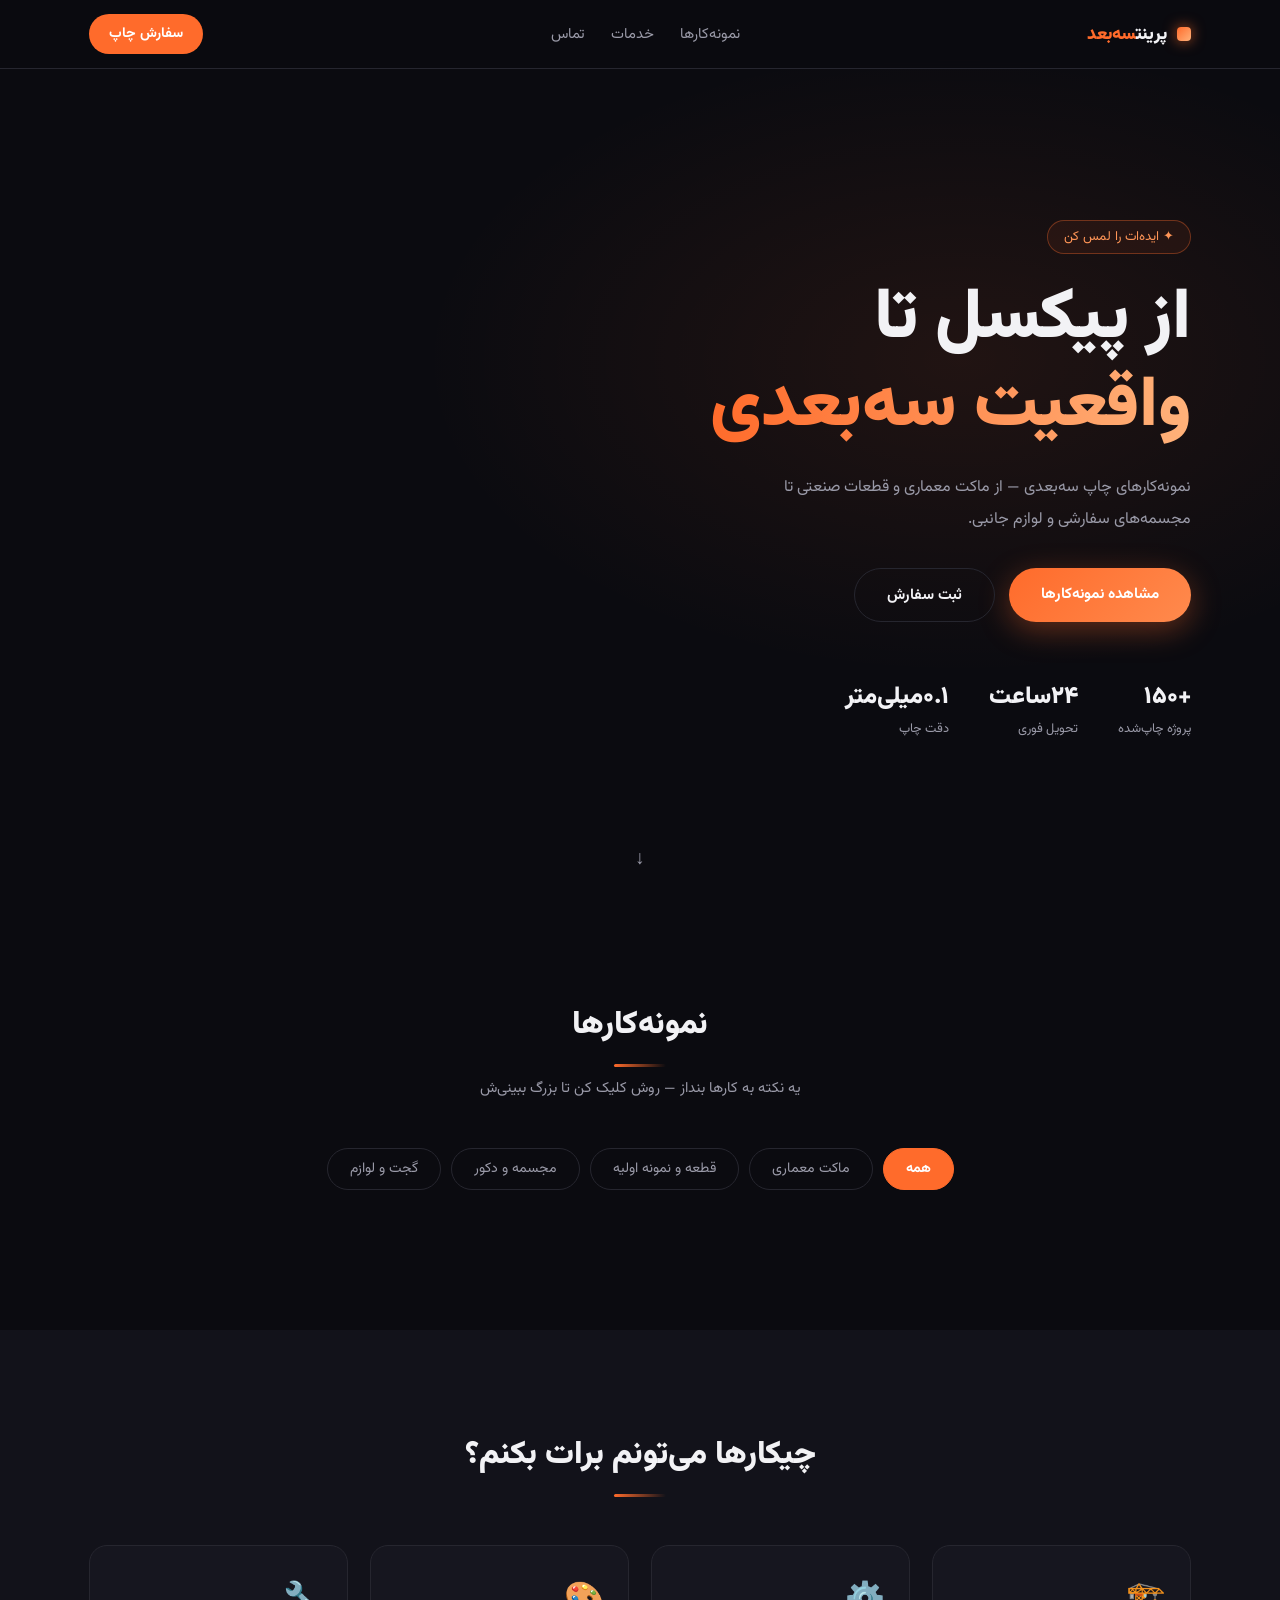
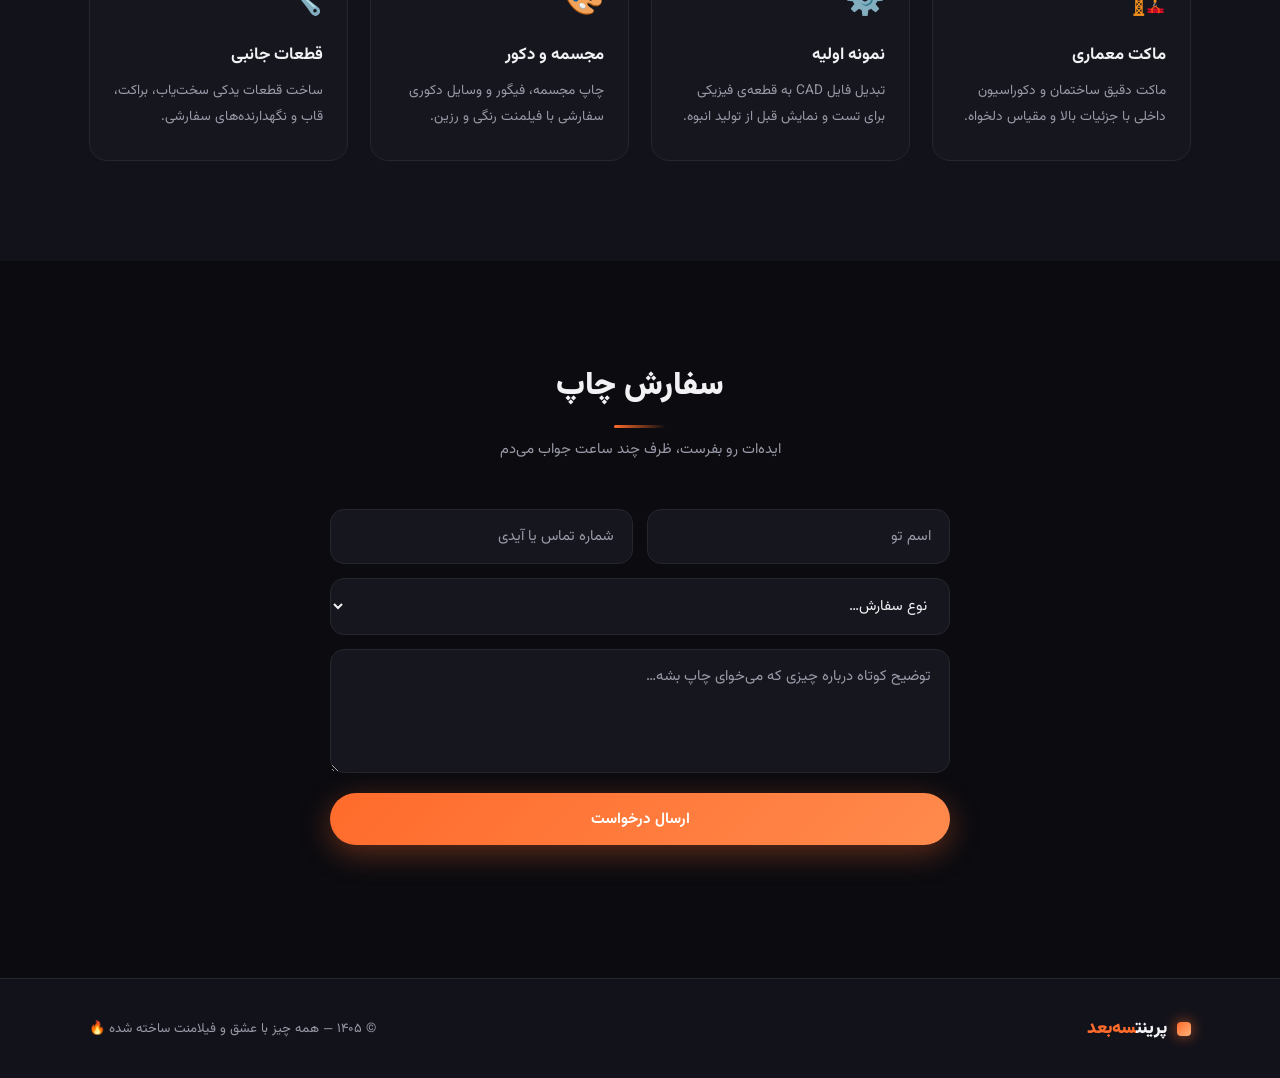
==== index.html @ 88a5e894 "Add files via upload" ====
<!DOCTYPE html>
<html lang="fa" dir="rtl">
<head>
<meta charset="UTF-8">
<meta name="viewport" content="width=device-width, initial-scale=1.0, viewport-fit=cover">
<title>چاپ سه‌بعدی | نمونه‌کارها</title>

<!-- حالت اپ روی آیفون -->
<meta name="apple-mobile-web-app-capable" content="yes">
<meta name="apple-mobile-web-app-status-bar-style" content="black-translucent">
<meta name="apple-mobile-web-app-title" content="پرینت سه‌بعد">
<meta name="theme-color" content="#0b0b10">

<link rel="preconnect" href="https://fonts.googleapis.com">
<link rel="preconnect" href="https://fonts.gstatic.com" crossorigin>
<link href="https://fonts.googleapis.com/css2?family=Vazirmatn:wght@300;400;500;700;900&display=swap" rel="stylesheet">
<link rel="stylesheet" href="style.css">
<script type="importmap">
{
  "imports": {
    "three": "https://cdn.jsdelivr.net/npm/three@0.160.0/build/three.module.js"
  }
}
</script>
</head>
<body>

<!-- نوار بالای سایت -->
<header class="nav">
  <div class="nav-inner">
    <div class="logo">
      <span class="logo-mark"></span>
      <span class="logo-text">پرینت<b>سه‌بعد</b></span>
    </div>
    <nav class="nav-links">
      <a href="#gallery">نمونه‌کارها</a>
      <a href="#services">خدمات</a>
      <a href="#contact">تماس</a>
    </nav>
    <a href="#contact" class="nav-cta">سفارش چاپ</a>
  </div>
</header>

<!-- هدر اصلی -->
<section class="hero">
  <div id="scene3d"></div>
  <div class="hero-content">
    <div class="hero-badge">✦ ایده‌ات را لمس کن</div>
    <h1>از پیکسل تا<br><span class="grad">واقعیت سه‌بعدی</span></h1>
    <p>نمونه‌کارهای چاپ سه‌بعدی — از ماکت معماری و قطعات صنعتی تا مجسمه‌های سفارشی و لوازم جانبی.</p>
    <div class="hero-actions">
      <a href="#gallery" class="btn btn-primary">مشاهده نمونه‌کارها</a>
      <a href="#contact" class="btn btn-ghost">ثبت سفارش</a>
    </div>
    <div class="hero-stats">
      <div><b>+۱۵۰</b><span>پروژه چاپ‌شده</span></div>
      <div><b>۲۴ساعت</b><span>تحویل فوری</span></div>
      <div><b>۰.۱میلی‌متر</b><span>دقت چاپ</span></div>
    </div>
  </div>
  <div class="scroll-hint">↓</div>
</section>

<!-- گالری نمونه‌کارها -->
<section id="gallery" class="section">
  <div class="container">
    <div class="section-head">
      <h2>نمونه‌کارها</h2>
      <p>یه نکته به کارها بنداز — روش کلیک کن تا بزرگ ببینی‌ش</p>
    </div>
    <div class="filters" id="filters">
      <button class="filter active" data-f="all">همه</button>
      <button class="filter" data-f="arch">ماکت معماری</button>
      <button class="filter" data-f="proto">قطعه و نمونه اولیه</button>
      <button class="filter" data-f="art">مجسمه و دکور</button>
      <button class="filter" data-f="gadget">گجت و لوازم</button>
    </div>
    <div class="grid" id="grid"></div>
  </div>
</section>

<!-- خدمات -->
<section id="services" class="section section-alt">
  <div class="container">
    <div class="section-head">
      <h2>چیکارها می‌تونم برات بکنم؟</h2>
    </div>
    <div class="cards">
      <div class="card">
        <div class="card-icon">🏗️</div>
        <h3>ماکت معماری</h3>
        <p>ماکت دقیق ساختمان و دکوراسیون داخلی با جزئیات بالا و مقیاس دلخواه.</p>
      </div>
      <div class="card">
        <div class="card-icon">⚙️</div>
        <h3>نمونه اولیه</h3>
        <p>تبدیل فایل CAD به قطعه‌ی فیزیکی برای تست و نمایش قبل از تولید انبوه.</p>
      </div>
      <div class="card">
        <div class="card-icon">🎨</div>
        <h3>مجسمه و دکور</h3>
        <p>چاپ مجسمه، فیگور و وسایل دکوری سفارشی با فیلمنت رنگی و رزین.</p>
      </div>
      <div class="card">
        <div class="card-icon">🔧</div>
        <h3>قطعات جانبی</h3>
        <p>ساخت قطعات یدکی سخت‌یاب، براکت، قاب و نگهدارنده‌های سفارشی.</p>
      </div>
    </div>
  </div>
</section>

<!-- تماس -->
<section id="contact" class="section">
  <div class="container">
    <div class="section-head">
      <h2>سفارش چاپ</h2>
      <p>ایده‌ات رو بفرست، ظرف چند ساعت جواب می‌دم</p>
    </div>
    <form class="contact-form" id="contactForm">
      <div class="form-row">
        <input type="text" id="name" placeholder="اسم تو" required>
        <input type="text" id="phone" placeholder="شماره تماس یا آیدی" required>
      </div>
      <select id="type">
        <option value="">نوع سفارش…</option>
        <option>ماکت معماری</option>
        <option>قطعه و نمونه اولیه</option>
        <option>مجسمه و دکور</option>
        <option>قطعه جانبی</option>
        <option>چیز دیگه</option>
      </select>
      <textarea id="desc" rows="4" placeholder="توضیح کوتاه درباره چیزی که می‌خوای چاپ بشه…"></textarea>
      <button type="submit" class="btn btn-primary btn-wide">ارسال درخواست</button>
      <p class="form-msg" id="formMsg"></p>
    </form>
  </div>
</section>

<footer class="footer">
  <div class="container footer-inner">
    <div class="logo">
      <span class="logo-mark"></span>
      <span class="logo-text">پرینت<b>سه‌بعد</b></span>
    </div>
    <p>© ۱۴۰۵ — همه چیز با عشق و فیلامنت ساخته شده 🔥</p>
  </div>
</footer>

<!-- مودال بزرگ‌نمایی -->
<div class="modal" id="modal">
  <div class="modal-box">
    <button class="modal-close" id="modalClose">✕</button>
    <img id="modalImg" src="" alt="">
    <div class="modal-info">
      <h3 id="modalTitle"></h3>
      <p id="modalDesc"></p>
      <span class="modal-tag" id="modalTag"></span>
    </div>
  </div>
</div>

<script type="module" src="script.js"></script>
</body>
</html>
---- style.css ----
:root{
  --bg:#0b0b10;
  --bg2:#12121a;
  --card:#16161f;
  --line:#26262f;
  --txt:#f2f2f5;
  --muted:#9a9aa8;
  --orange:#ff6b2b;
  --orange2:#ff9557;
  --radius:18px;
}
*{margin:0;padding:0;box-sizing:border-box}
html{scroll-behavior:smooth}
body{
  font-family:'Vazirmatn',sans-serif;
  background:var(--bg);
  color:var(--txt);
  overflow-x:hidden;
}
.container{max-width:1150px;margin:0 auto;padding:0 24px}

/* ===== نوار بالا ===== */
.nav{
  position:fixed;top:0;right:0;left:0;z-index:100;
  backdrop-filter:blur(14px);
  background:rgba(11,11,16,.65);
  border-bottom:1px solid var(--line);
}
.nav-inner{
  max-width:1150px;margin:0 auto;padding:14px 24px;
  display:flex;align-items:center;justify-content:space-between;gap:20px;
}
.logo{display:flex;align-items:center;gap:10px;font-weight:900;font-size:1.1rem}
.logo b{color:var(--orange);font-weight:900}
.logo-mark{
  width:14px;height:14px;border-radius:4px;
  background:linear-gradient(135deg,var(--orange),#ffb27a);
  box-shadow:0 0 14px rgba(255,107,43,.7);
  animation:pulse 2.4s infinite;
}
@keyframes pulse{50%{box-shadow:0 0 26px rgba(255,107,43,1)}}
.nav-links{display:flex;gap:26px}
.nav-links a{color:var(--muted);text-decoration:none;font-size:.92rem;transition:.25s}
.nav-links a:hover{color:var(--txt)}
.nav-cta{
  background:var(--orange);color:#fff;text-decoration:none;
  padding:9px 20px;border-radius:99px;font-size:.88rem;font-weight:700;
  transition:.25s;
}
.nav-cta:hover{background:var(--orange2);transform:translateY(-1px)}
@media(max-width:640px){.nav-links{display:none}}

/* ===== هدر ===== */
.hero{
  min-height:100vh;position:relative;
  display:flex;align-items:center;
  padding:120px 0 60px;
  background:radial-gradient(ellipse 60% 50% at 75% 40%, rgba(255,107,43,.09), transparent 70%);
}
#scene3d{
  position:absolute;inset:0;
  width:100%;height:100%;
  cursor:grab;
}
.hero-content{position:relative;z-index:2;max-width:1150px;margin:0 auto;padding:0 24px;width:100%}
.hero-badge{
  display:inline-block;font-size:.82rem;color:var(--orange2);
  border:1px solid rgba(255,107,43,.35);border-radius:99px;
  padding:6px 16px;margin-bottom:22px;
  background:rgba(255,107,43,.07);
}
.hero h1{
  font-size:clamp(2.4rem,6vw,4.4rem);
  font-weight:900;line-height:1.25;margin-bottom:20px;
}
.grad{
  background:linear-gradient(90deg,var(--orange),#ffb27a);
  -webkit-background-clip:text;background-clip:text;color:transparent;
}
.hero p{color:var(--muted);max-width:480px;line-height:2;margin-bottom:32px}
.hero-actions{display:flex;gap:14px;flex-wrap:wrap;margin-bottom:56px}
.btn{
  padding:14px 32px;border-radius:99px;font-family:inherit;
  font-size:.95rem;font-weight:700;text-decoration:none;cursor:pointer;
  transition:.25s;border:none;
}
.btn-primary{
  background:linear-gradient(135deg,var(--orange),#ff8a4d);color:#fff;
  box-shadow:0 8px 30px rgba(255,107,43,.35);
}
.btn-primary:hover{transform:translateY(-2px);box-shadow:0 12px 40px rgba(255,107,43,.5)}
.btn-ghost{
  background:transparent;color:var(--txt);
  border:1px solid var(--line);
}
.btn-ghost:hover{border-color:var(--orange);color:var(--orange2)}
.hero-stats{display:flex;gap:40px;flex-wrap:wrap}
.hero-stats b{display:block;font-size:1.5rem;font-weight:900;color:var(--txt)}
.hero-stats span{font-size:.8rem;color:var(--muted)}
.scroll-hint{
  position:absolute;bottom:26px;right:50%;transform:translateX(50%);
  color:var(--muted);animation:bob 1.8s infinite;font-size:1.2rem;
}
@keyframes bob{50%{transform:translate(50%,8px)}}

/* ===== بخش‌ها ===== */
.section{padding:100px 0}
.section-alt{background:var(--bg2)}
.section-head{text-align:center;margin-bottom:48px}
.section-head h2{font-size:2rem;font-weight:900;margin-bottom:10px}
.section-head h2::after{
  content:'';display:block;width:52px;height:3px;border-radius:3px;
  background:linear-gradient(90deg,var(--orange),transparent);
  margin:14px auto 0;
}
.section-head p{color:var(--muted);font-size:.92rem}

/* ===== فیلترها ===== */
.filters{display:flex;gap:10px;justify-content:center;flex-wrap:wrap;margin-bottom:40px}
.filter{
  font-family:inherit;padding:9px 22px;border-radius:99px;
  background:transparent;border:1px solid var(--line);
  color:var(--muted);font-size:.88rem;cursor:pointer;transition:.25s;
}
.filter:hover{border-color:var(--orange);color:var(--txt)}
.filter.active{
  background:var(--orange);border-color:var(--orange);color:#fff;font-weight:700;
}

/* ===== گالری ===== */
.grid{
  display:grid;grid-template-columns:repeat(auto-fill,minmax(300px,1fr));gap:24px;
}
.tile{
  background:var(--card);border:1px solid var(--line);border-radius:var(--radius);
  overflow:hidden;cursor:pointer;transition:.3s;
  animation:rise .5s ease both;
}
@keyframes rise{from{opacity:0;transform:translateY(18px)}}
.tile:hover{transform:translateY(-6px);border-color:rgba(255,107,43,.5);box-shadow:0 16px 40px rgba(0,0,0,.45)}
.tile-img{position:relative;aspect-ratio:4/3;overflow:hidden}
.tile-img img{width:100%;height:100%;object-fit:cover;transition:.5s}
.tile:hover .tile-img img{transform:scale(1.07)}
.tile-tag{
  position:absolute;top:14px;right:14px;
  background:rgba(11,11,16,.8);backdrop-filter:blur(6px);
  color:var(--orange2);font-size:.75rem;font-weight:700;
  padding:5px 14px;border-radius:99px;border:1px solid rgba(255,107,43,.3);
}
.tile-body{padding:20px}
.tile-body h3{font-size:1.05rem;margin-bottom:8px}
.tile-body p{font-size:.85rem;color:var(--muted);line-height:1.9}
.tile-meta{
  display:flex;gap:14px;margin-top:14px;font-size:.75rem;color:var(--muted);
}
.tile-meta span{display:flex;align-items:center;gap:5px}

/* ===== کارت خدمات ===== */
.cards{display:grid;grid-template-columns:repeat(auto-fill,minmax(240px,1fr));gap:22px}
.card{
  background:var(--card);border:1px solid var(--line);border-radius:var(--radius);
  padding:30px 24px;transition:.3s;
}
.card:hover{transform:translateY(-4px);border-color:rgba(255,107,43,.45)}
.card-icon{font-size:2rem;margin-bottom:16px}
.card h3{font-size:1.05rem;margin-bottom:10px}
.card p{font-size:.85rem;color:var(--muted);line-height:1.9}

/* ===== فرم ===== */
.contact-form{max-width:620px;margin:0 auto;display:flex;flex-direction:column;gap:14px}
.contact-form input,.contact-form textarea,.contact-form select{
  font-family:inherit;background:var(--card);border:1px solid var(--line);
  border-radius:14px;padding:15px 18px;color:var(--txt);font-size:.92rem;
  transition:.25s;resize:vertical;
}
.contact-form input:focus,.contact-form textarea:focus,.contact-form select:focus{
  outline:none;border-color:var(--orange);
}
.contact-form ::placeholder{color:var(--muted)}
.form-row{display:grid;grid-template-columns:1fr 1fr;gap:14px}
@media(max-width:560px){.form-row{grid-template-columns:1fr}}
.btn-wide{width:100%;margin-top:6px}
.form-msg{text-align:center;font-size:.88rem;color:var(--orange2);min-height:1.4em}

/* ===== فوتر ===== */
.footer{border-top:1px solid var(--line);padding:36px 0;background:var(--bg2)}
.footer-inner{display:flex;justify-content:space-between;align-items:center;flex-wrap:wrap;gap:14px}
.footer p{color:var(--muted);font-size:.82rem}

/* ===== مودال ===== */
.modal{
  position:fixed;inset:0;z-index:200;display:flex;align-items:center;justify-content:center;
  background:rgba(5,5,8,.85);backdrop-filter:blur(8px);
  opacity:0;pointer-events:none;transition:.3s;padding:24px;
}
.modal.open{opacity:1;pointer-events:auto}
.modal-box{
  background:var(--card);border:1px solid var(--line);border-radius:22px;
  max-width:640px;width:100%;overflow:hidden;position:relative;
  transform:scale(.94);transition:.3s;max-height:92vh;overflow-y:auto;
}
.modal.open .modal-box{transform:scale(1)}
.modal-close{
  position:absolute;top:14px;left:14px;z-index:5;
  width:38px;height:38px;border-radius:50%;border:1px solid var(--line);
  background:rgba(11,11,16,.7);color:#fff;font-size:1rem;cursor:pointer;transition:.25s;
}
.modal-close:hover{background:var(--orange);border-color:var(--orange)}
.modal-box img{width:100%;aspect-ratio:4/3;object-fit:cover;display:block}
.modal-info{padding:26px}
.modal-info h3{font-size:1.25rem;margin-bottom:10px}
.modal-info p{color:var(--muted);font-size:.9rem;line-height:2;margin-bottom:16px}
.modal-tag{
  display:inline-block;color:var(--orange2);font-size:.78rem;font-weight:700;
  border:1px solid rgba(255,107,43,.35);border-radius:99px;padding:5px 16px;
}
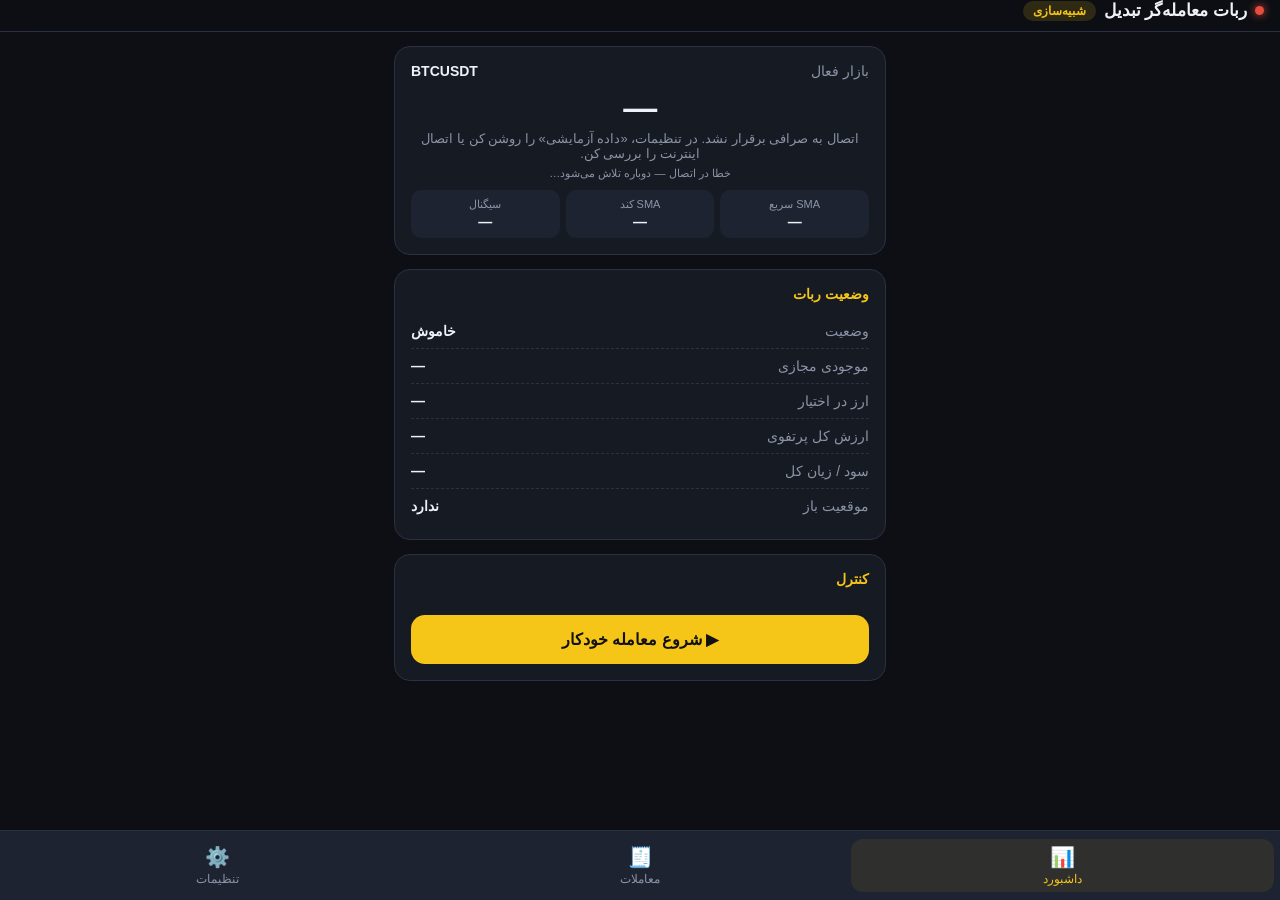
==== commit 832f0a92: "Add files via upload" ====
--- a/index.html
+++ b/index.html
@@ -2,164 +2,426 @@
 <html lang="fa" dir="rtl">
 <head>
 <meta charset="UTF-8">
-<meta name="viewport" content="width=device-width, initial-scale=1.0, viewport-fit=cover">
-<title>چاپ سه‌بعدی | نمونه‌کارها</title>
-
-<!-- حالت اپ روی آیفون -->
+<meta name="viewport" content="width=device-width, initial-scale=1, maximum-scale=1, user-scalable=no, viewport-fit=cover">
 <meta name="apple-mobile-web-app-capable" content="yes">
 <meta name="apple-mobile-web-app-status-bar-style" content="black-translucent">
-<meta name="apple-mobile-web-app-title" content="پرینت سه‌بعد">
-<meta name="theme-color" content="#0b0b10">
-
-<link rel="preconnect" href="https://fonts.googleapis.com">
-<link rel="preconnect" href="https://fonts.gstatic.com" crossorigin>
-<link href="https://fonts.googleapis.com/css2?family=Vazirmatn:wght@300;400;500;700;900&display=swap" rel="stylesheet">
-<link rel="stylesheet" href="style.css">
-<script type="importmap">
-{
-  "imports": {
-    "three": "https://cdn.jsdelivr.net/npm/three@0.160.0/build/three.module.js"
+<meta name="apple-mobile-web-app-title" content="ربات تبدیل">
+<title>ربات معامله‌گر تبدیل</title>
+<style>
+  :root{
+    --bg:#0d0f14; --card:#161a22; --card2:#1d2330; --line:#2a3142;
+    --txt:#eef1f7; --sub:#8b93a7; --accent:#f5c518; --green:#2ecc71; --red:#e74c3c;
   }
-}
-</script>
+  *{margin:0;padding:0;box-sizing:border-box;font-family:-apple-system,"Vazirmatn","Segoe UI",Tahoma,sans-serif}
+  body{background:var(--bg);color:var(--txt);padding-bottom:90px;-webkit-tap-highlight-color:transparent}
+  header{position:sticky;top:0;background:rgba(13,15,20,.92);backdrop-filter:blur(10px);
+    padding:env(safe-area-inset-top) 16px 10px;border-bottom:1px solid var(--line);z-index:10}
+  header h1{font-size:17px;display:flex;align-items:center;gap:8px}
+  .dot{width:9px;height:9px;border-radius:50%;background:var(--green);box-shadow:0 0 8px var(--green)}
+  .dot.off{background:var(--red);box-shadow:0 0 8px var(--red)}
+  main{padding:14px;max-width:520px;margin:0 auto}
+  .card{background:var(--card);border:1px solid var(--line);border-radius:16px;padding:16px;margin-bottom:14px}
+  .card h2{font-size:14px;color:var(--accent);margin-bottom:12px}
+  .row{display:flex;justify-content:space-between;align-items:center;padding:9px 0;border-bottom:1px dashed var(--line);font-size:14px}
+  .row:last-child{border-bottom:none}
+  .row .lbl{color:var(--sub)}
+  .row .val{font-weight:700;font-variant-numeric:tabular-nums}
+  .price{font-size:34px;font-weight:800;text-align:center;font-variant-numeric:tabular-nums;letter-spacing:-.5px}
+  .chg{text-align:center;font-size:13px;color:var(--sub);margin-top:4px}
+  .up{color:var(--green)} .down{color:var(--red)}
+  nav{position:fixed;bottom:0;left:0;right:0;background:var(--card2);border-top:1px solid var(--line);
+    display:flex;padding:8px 6px calc(8px + env(safe-area-inset-bottom));z-index:10}
+  nav button{flex:1;background:none;border:none;color:var(--sub);font-size:11.5px;display:flex;
+    flex-direction:column;align-items:center;gap:3px;padding:6px;border-radius:12px}
+  nav button .ic{font-size:20px}
+  nav button.active{color:var(--accent);background:rgba(245,197,24,.08)}
+  label{display:block;font-size:13px;color:var(--sub);margin:12px 0 6px}
+  input,select{width:100%;background:var(--card2);border:1px solid var(--line);color:var(--txt);
+    border-radius:12px;padding:12px 14px;font-size:15px;outline:none}
+  input:focus{border-color:var(--accent)}
+  .grid2{display:grid;grid-template-columns:1fr 1fr;gap:10px}
+  .btn{width:100%;border:none;border-radius:14px;padding:15px;font-size:16px;font-weight:800;cursor:pointer;margin-top:16px}
+  .btn-main{background:var(--accent);color:#111}
+  .btn-stop{background:var(--red);color:#fff}
+  .btn-ghost{background:var(--card2);color:var(--txt);border:1px solid var(--line)}
+  .switch{position:relative;width:52px;height:30px;flex-shrink:0}
+  .switch input{opacity:0;width:0;height:0}
+  .slider{position:absolute;inset:0;background:var(--line);border-radius:30px;transition:.25s;cursor:pointer}
+  .slider:before{content:"";position:absolute;width:24px;height:24px;border-radius:50%;background:#fff;top:3px;right:3px;transition:.25s}
+  .switch input:checked + .slider{background:var(--green)}
+  .switch input:checked + .slider:before{transform:translateX(-22px)}
+  .badge{display:inline-block;padding:3px 10px;border-radius:20px;font-size:11.5px;font-weight:700}
+  .b-green{background:rgba(46,204,113,.15);color:var(--green)}
+  .b-red{background:rgba(231,76,60,.15);color:var(--red)}
+  .b-yellow{background:rgba(245,197,24,.15);color:var(--accent)}
+  .log-item{padding:10px 0;border-bottom:1px dashed var(--line);font-size:13px}
+  .log-item:last-child{border:none}
+  .log-item .t{color:var(--sub);font-size:11px;margin-top:3px}
+  .empty{text-align:center;color:var(--sub);padding:26px 0;font-size:13.5px}
+  .page{display:none}.page.active{display:block}
+  .warn{background:rgba(231,76,60,.1);border:1px solid rgba(231,76,60,.35);border-radius:12px;
+    padding:12px;font-size:12.5px;color:#f5b7ae;line-height:1.9;margin-top:12px}
+  .note{background:rgba(245,197,24,.08);border:1px solid rgba(245,197,24,.3);border-radius:12px;
+    padding:12px;font-size:12.5px;color:#e8d48a;line-height:1.9}
+  .sma-line{display:flex;gap:6px;margin-top:10px}
+  .sma-line div{flex:1;background:var(--card2);border-radius:10px;padding:8px;text-align:center;font-size:11px;color:var(--sub)}
+  .sma-line b{display:block;font-size:14px;color:var(--txt);margin-top:3px}
+  .pnl-pos{color:var(--green);font-weight:700}.pnl-neg{color:var(--red);font-weight:700}
+  .src{font-size:11px;color:var(--sub);text-align:center;margin-top:6px}
+</style>
 </head>
 <body>
 
-<!-- نوار بالای سایت -->
-<header class="nav">
-  <div class="nav-inner">
-    <div class="logo">
-      <span class="logo-mark"></span>
-      <span class="logo-text">پرینت<b>سه‌بعد</b></span>
-    </div>
-    <nav class="nav-links">
-      <a href="#gallery">نمونه‌کارها</a>
-      <a href="#services">خدمات</a>
-      <a href="#contact">تماس</a>
-    </nav>
-    <a href="#contact" class="nav-cta">سفارش چاپ</a>
-  </div>
-</header>
-
-<!-- هدر اصلی -->
-<section class="hero">
-  <div id="scene3d"></div>
-  <div class="hero-content">
-    <div class="hero-badge">✦ ایده‌ات را لمس کن</div>
-    <h1>از پیکسل تا<br><span class="grad">واقعیت سه‌بعدی</span></h1>
-    <p>نمونه‌کارهای چاپ سه‌بعدی — از ماکت معماری و قطعات صنعتی تا مجسمه‌های سفارشی و لوازم جانبی.</p>
-    <div class="hero-actions">
-      <a href="#gallery" class="btn btn-primary">مشاهده نمونه‌کارها</a>
-      <a href="#contact" class="btn btn-ghost">ثبت سفارش</a>
-    </div>
-    <div class="hero-stats">
-      <div><b>+۱۵۰</b><span>پروژه چاپ‌شده</span></div>
-      <div><b>۲۴ساعت</b><span>تحویل فوری</span></div>
-      <div><b>۰.۱میلی‌متر</b><span>دقت چاپ</span></div>
-    </div>
-  </div>
-  <div class="scroll-hint">↓</div>
-</section>
-
-<!-- گالری نمونه‌کارها -->
-<section id="gallery" class="section">
-  <div class="container">
-    <div class="section-head">
-      <h2>نمونه‌کارها</h2>
-      <p>یه نکته به کارها بنداز — روش کلیک کن تا بزرگ ببینی‌ش</p>
-    </div>
-    <div class="filters" id="filters">
-      <button class="filter active" data-f="all">همه</button>
-      <button class="filter" data-f="arch">ماکت معماری</button>
-      <button class="filter" data-f="proto">قطعه و نمونه اولیه</button>
-      <button class="filter" data-f="art">مجسمه و دکور</button>
-      <button class="filter" data-f="gadget">گجت و لوازم</button>
-    </div>
-    <div class="grid" id="grid"></div>
-  </div>
-</section>
-
-<!-- خدمات -->
-<section id="services" class="section section-alt">
-  <div class="container">
-    <div class="section-head">
-      <h2>چیکارها می‌تونم برات بکنم؟</h2>
-    </div>
-    <div class="cards">
-      <div class="card">
-        <div class="card-icon">🏗️</div>
-        <h3>ماکت معماری</h3>
-        <p>ماکت دقیق ساختمان و دکوراسیون داخلی با جزئیات بالا و مقیاس دلخواه.</p>
-      </div>
-      <div class="card">
-        <div class="card-icon">⚙️</div>
-        <h3>نمونه اولیه</h3>
-        <p>تبدیل فایل CAD به قطعه‌ی فیزیکی برای تست و نمایش قبل از تولید انبوه.</p>
-      </div>
-      <div class="card">
-        <div class="card-icon">🎨</div>
-        <h3>مجسمه و دکور</h3>
-        <p>چاپ مجسمه، فیگور و وسایل دکوری سفارشی با فیلمنت رنگی و رزین.</p>
-      </div>
-      <div class="card">
-        <div class="card-icon">🔧</div>
-        <h3>قطعات جانبی</h3>
-        <p>ساخت قطعات یدکی سخت‌یاب، براکت، قاب و نگهدارنده‌های سفارشی.</p>
-      </div>
-    </div>
-  </div>
-</section>
-
-<!-- تماس -->
-<section id="contact" class="section">
-  <div class="container">
-    <div class="section-head">
-      <h2>سفارش چاپ</h2>
-      <p>ایده‌ات رو بفرست، ظرف چند ساعت جواب می‌دم</p>
-    </div>
-    <form class="contact-form" id="contactForm">
-      <div class="form-row">
-        <input type="text" id="name" placeholder="اسم تو" required>
-        <input type="text" id="phone" placeholder="شماره تماس یا آیدی" required>
-      </div>
-      <select id="type">
-        <option value="">نوع سفارش…</option>
-        <option>ماکت معماری</option>
-        <option>قطعه و نمونه اولیه</option>
-        <option>مجسمه و دکور</option>
-        <option>قطعه جانبی</option>
-        <option>چیز دیگه</option>
+<header><h1><span class="dot" id="dot"></span> ربات معامله‌گر تبدیل <span id="modeBadge" class="badge b-yellow">شبیه‌سازی</span></h1></header>
+
+<main>
+
+  <!-- ===== صفحه داشبورد ===== -->
+  <section class="page active" id="pg-dash">
+    <div class="card">
+      <div class="row" style="border:none;padding-top:0"><span class="lbl">بازار فعال</span><span class="val" id="dSymbol">BTCUSDT</span></div>
+      <div class="price" id="dPrice">—</div>
+      <div class="chg" id="dChg">در حال دریافت قیمت…</div>
+      <div class="src" id="dSrc"></div>
+      <div class="sma-line">
+        <div>SMA سریع<b id="dFast">—</b></div>
+        <div>SMA کند<b id="dSlow">—</b></div>
+        <div>سیگنال<b id="dSig">—</b></div>
+      </div>
+    </div>
+
+    <div class="card">
+      <h2>وضعیت ربات</h2>
+      <div class="row"><span class="lbl">وضعیت</span><span class="val" id="dStatus">خاموش</span></div>
+      <div class="row"><span class="lbl">موجودی مجازی</span><span class="val" id="dCash">—</span></div>
+      <div class="row"><span class="lbl">ارز در اختیار</span><span class="val" id="dCoin">—</span></div>
+      <div class="row"><span class="lbl">ارزش کل پرتفوی</span><span class="val" id="dTotal">—</span></div>
+      <div class="row"><span class="lbl">سود / زیان کل</span><span class="val" id="dPnl">—</span></div>
+      <div class="row"><span class="lbl">موقعیت باز</span><span class="val" id="dPos">ندارد</span></div>
+    </div>
+
+    <div class="card">
+      <h2>کنترل</h2>
+      <button class="btn btn-main" id="btnStart">▶ شروع معامله خودکار</button>
+      <button class="btn btn-stop" id="btnStop" style="display:none">■ توقف ربات</button>
+      <div class="note" id="liveNote" style="display:none">
+        حالت واقعی فعال است. حتی با سرویس واسط، ثبت سفارش واقعی از داخل مرورگر ممکن نمی‌شود؛
+        برای معامله واقعی با کلید API باید ربات روی سرور اجرا شود. تا آن زمان با پول مجازی تست کن.
+      </div>
+    </div>
+  </section>
+
+  <!-- ===== صفحه معاملات ===== -->
+  <section class="page" id="pg-log">
+    <div class="card">
+      <h2>تاریخچه معاملات</h2>
+      <div id="logList"><div class="empty">هنوز معامله‌ای ثبت نشده</div></div>
+    </div>
+    <button class="btn btn-ghost" id="btnReset">پاک کردن تاریخچه و ریست بودجه</button>
+  </section>
+
+  <!-- ===== صفحه تنظیمات ===== -->
+  <section class="page" id="pg-set">
+    <div class="card">
+      <h2>بازار و بودجه</h2>
+      <label>بازار معامله</label>
+      <select id="sSymbol">
+        <option value="BTCUSDT">بیت‌کوین تتر (BTCUSDT)</option>
+        <option value="ETHUSDT">اتریوم تتر (ETHUSDT)</option>
+        <option value="BTCIRT">بیت‌کوین تومان (BTCIRT)</option>
+        <option value="ETHIRT">اتریوم تومان (ETHIRT)</option>
       </select>
-      <textarea id="desc" rows="4" placeholder="توضیح کوتاه درباره چیزی که می‌خوای چاپ بشه…"></textarea>
-      <button type="submit" class="btn btn-primary btn-wide">ارسال درخواست</button>
-      <p class="form-msg" id="formMsg"></p>
-    </form>
-  </div>
-</section>
-
-<footer class="footer">
-  <div class="container footer-inner">
-    <div class="logo">
-      <span class="logo-mark"></span>
-      <span class="logo-text">پرینت<b>سه‌بعد</b></span>
-    </div>
-    <p>© ۱۴۰۵ — همه چیز با عشق و فیلامنت ساخته شده 🔥</p>
-  </div>
-</footer>
-
-<!-- مودال بزرگ‌نمایی -->
-<div class="modal" id="modal">
-  <div class="modal-box">
-    <button class="modal-close" id="modalClose">✕</button>
-    <img id="modalImg" src="" alt="">
-    <div class="modal-info">
-      <h3 id="modalTitle"></h3>
-      <p id="modalDesc"></p>
-      <span class="modal-tag" id="modalTag"></span>
-    </div>
-  </div>
-</div>
-
-<script type="module" src="script.js"></script>
+      <div class="grid2">
+        <div><label>بودجه اولیه</label><input id="sBudget" type="number" step="any"></div>
+        <div><label>حجم هر خرید (٪ بودجه)</label><input id="sFrac" type="number" step="any"></div>
+      </div>
+    </div>
+
+    <div class="card">
+      <h2>استراتژی نوسان‌گیری</h2>
+      <div class="grid2">
+        <div><label>تایم‌فریم کندل</label>
+          <select id="sInterval">
+            <option value="1m">۱ دقیقه</option><option value="5m" selected>۵ دقیقه</option>
+            <option value="15m">۱۵ دقیقه</option><option value="1h">۱ ساعت</option>
+          </select></div>
+        <div><label>فاصله بررسی (ثانیه)</label><input id="sCheck" type="number"></div>
+      </div>
+      <div class="grid2">
+        <div><label>میانگین سریع (کندل)</label><input id="sFast" type="number"></div>
+        <div><label>میانگین کند (کندل)</label><input id="sSlow" type="number"></div>
+      </div>
+      <div class="grid2">
+        <div><label>حد سود (٪)</label><input id="sTp" type="number" step="any"></div>
+        <div><label>حد ضرر (٪)</label><input id="sSl" type="number" step="any"></div>
+      </div>
+    </div>
+
+    <div class="card">
+      <h2>منبع داده</h2>
+      <div class="row">
+        <span class="lbl">داده آزمایشی (بدون نیاز به اینترنت)</span>
+        <span class="switch"><input type="checkbox" id="sDemo"><span class="slider"></span></span>
+      </div>
+      <div class="note">
+        اگر پیام «خطا در اتصال» دیدی، این گزینه را روشن کن تا ربات با قیمت‌های شبیه‌سازی‌شده
+        کامل اجرا شود و بتوانی استراتژی و تنظیمات را تست کنی.
+      </div>
+    </div>
+
+    <div class="card">
+      <h2>حالت اجرا</h2>
+      <div class="row">
+        <span class="lbl">معامله واقعی (نیازمند کلید API روی سرور)</span>
+        <span class="switch"><input type="checkbox" id="sLive"><span class="slider"></span></span>
+      </div>
+      <div class="warn">
+        ⚠️ ثبت سفارش واقعی از مرورگر آیفون به‌دلیل محدودیت‌های امنیتی (CORS و عدم امنیت کلید در مرورگر)
+        امکان‌پذیر نیست. برای معامله واقعی، همین منطق را با کلید API (دسترسی TRADE، بدون برداشت)
+        روی یک سرور کوچک اجرا کن.
+      </div>
+      <button class="btn btn-main" id="btnSave">ذخیره تنظیمات</button>
+    </div>
+  </section>
+
+</main>
+
+<nav>
+  <button class="active" data-p="pg-dash"><span class="ic">📊</span>داشبورد</button>
+  <button data-p="pg-log"><span class="ic">🧾</span>معاملات</button>
+  <button data-p="pg-set"><span class="ic">⚙️</span>تنظیمات</button>
+</nav>
+
+<script>
+/* ================= وضعیت و تنظیمات ================= */
+const DEF = {symbol:"BTCUSDT", budget:100, frac:50, interval:"5m", check:60,
+             fast:5, slow:20, tp:1.5, sl:1.0, live:false, demo:false};
+let S = load("tabbot_set", DEF);
+let st = load("tabbot_state", {running:false, cash:0, coin:0, pos:null, pnl:0, log:[]});
+let timer = null, lastPrice = 0, prevPrice = 0, demoBase = 0;
+
+function load(k,d){try{const v=JSON.parse(localStorage.getItem(k));return v?Object.assign({},d,v):d}catch(e){return d}}
+function save(){localStorage.setItem("tabbot_set",JSON.stringify(S));localStorage.setItem("tabbot_state",JSON.stringify(st))}
+function fa(n,d=2){return Number(n).toLocaleString("fa-IR",{maximumFractionDigits:d})}
+
+/* ================= دریافت داده (با پشتیبانی Proxy و حالت آزمایشی) ================= */
+const BASE = "https://api1.tabdeal.org";
+const PROXIES = [
+  u => u,
+  u => "https://api.allorigins.win/raw?url=" + encodeURIComponent(u),
+  u => "https://corsproxy.io/?url=" + encodeURIComponent(u),
+];
+async function fetchAny(url){
+  for(const p of PROXIES){
+    try{
+      const ctrl = new AbortController();
+      const t = setTimeout(()=>ctrl.abort(), 9000);
+      const r = await fetch(p(url), {signal:ctrl.signal});
+      clearTimeout(t);
+      if(r.ok) return await r.json();
+    }catch(e){}
+  }
+  throw new Error("network");
+}
+
+function demoWalk(){
+  if(!demoBase) demoBase = S.symbol.includes("IRT") ? 6500000000 : 65000;
+  const drift = (Math.random()-0.48) * demoBase * 0.004;
+  demoBase = Math.max(demoBase*0.5, demoBase + drift);
+  return demoBase;
+}
+function demoCloses(){
+  const arr=[]; let p=demoBase||demoWalk();
+  for(let i=0;i<60;i++){ p *= 1+(Math.random()-0.5)*0.006; arr.push(p); }
+  return arr;
+}
+
+async function getKlines(){
+  if(S.demo) return demoCloses();
+  return fetchAny(`${BASE}/api/v1/klines?symbol=${S.symbol}&interval=${S.interval}&limit=60`)
+    .then(j=>j.map(k=>parseFloat(k[4])));
+}
+async function getPrice(){
+  if(S.demo) return demoBase||demoWalk();
+  return parseFloat((await fetchAny(`${BASE}/api/v1/ticker/price?symbol=${S.symbol}`)).price);
+}
+
+/* ================= منطق استراتژی ================= */
+function sma(arr,p){const s=arr.slice(-p);return s.reduce((a,b)=>a+b,0)/s.length}
+
+async function tick(){
+  try{
+    const closes = await getKlines();
+    if(!S.demo) lastPrice = parseFloat((await fetchAny(`${BASE}/api/v1/ticker/price?symbol=${S.symbol}`)).price);
+    prevPrice = lastPrice || closes[closes.length-1];
+    if(S.demo) lastPrice = demoWalk();
+    const f = sma(closes,S.fast), sl_ = sma(closes,S.slow);
+    document.getElementById("dSrc").textContent = S.demo ? "داده آزمایشی (شبیه‌سازی قیمت)" : "متصل به صرافی ✓";
+    document.getElementById("dot").className = "dot";
+    render(f, sl_);
+
+    if(!st.running){return}
+
+    // مدیریت موقعیت باز
+    if(st.pos){
+      const p = st.pos;
+      if(lastPrice >= p.buy*(1+S.tp/100)){ closePos(lastPrice,"🎯 حد سود"); return }
+      if(lastPrice <= p.buy*(1-S.sl/100)){ closePos(lastPrice,"🛑 حد ضرر"); return }
+      if(f < sl_){ closePos(lastPrice,"🔻 سیگنال فروش (کراس نزولی)"); return }
+    }
+    // سیگنال خرید
+    else if(f > sl_){
+      const spend = st.cash * (S.frac/100);
+      if(spend > 0){
+        st.cash -= spend;
+        st.pos = {buy:lastPrice, qty:spend/lastPrice, t:Date.now()};
+        addLog("خرید", spend/lastPrice, spend, null);
+        save();
+      }
+    }
+  }catch(e){
+    document.getElementById("dSrc").textContent = "خطا در اتصال — دوباره تلاش می‌شود…";
+    document.getElementById("dot").className = "dot off";
+    document.getElementById("dChg").textContent =
+      "اتصال به صرافی برقرار نشد. در تنظیمات، «داده آزمایشی» را روشن کن یا اتصال اینترنت را بررسی کن.";
+  }
+}
+
+function closePos(price, reason){
+  const p = st.pos;
+  const proceeds = p.qty*price;
+  const diff = proceeds - p.qty*p.buy;
+  st.pnl += diff;
+  st.cash += proceeds;
+  addLog("فروش", p.qty, proceeds, diff, reason);
+  st.pos = null;
+  save();
+}
+
+function addLog(side, price, amount, diff, extra){
+  st.log.unshift({side, price, amount, diff,
+    t:new Date().toLocaleString("fa-IR"), extra:extra||""});
+  if(st.log.length>100) st.log.pop();
+}
+
+/* ================= رندر ================= */
+function render(f, sl_){
+  const dp=document.getElementById("dPrice");
+  dp.textContent = fa(lastPrice, lastPrice<10?6:2);
+  if(prevPrice && prevPrice!==lastPrice){
+    const ch=(lastPrice-prevPrice)/prevPrice*100;
+    const e=document.getElementById("dChg");
+    e.textContent=(ch>0?"▲ ":"▼ ")+fa(Math.abs(ch),3)+"٪ آخرین تغییر";
+    e.className="chg "+(ch>0?"up":"down");
+  }
+  document.getElementById("dFast").textContent = fa(f, lastPrice<10?6:0);
+  document.getElementById("dSlow").textContent = fa(sl_, lastPrice<10?6:0);
+  document.getElementById("dSig").innerHTML = f>sl_
+    ? '<span class="up">خرید</span>' : '<span class="down">فروش</span>';
+
+  document.getElementById("dSymbol").textContent = S.symbol;
+  const coinVal = st.coin + (st.pos? st.pos.qty*lastPrice : 0);
+  const total = st.cash + coinVal;
+  document.getElementById("dCash").textContent = fa(st.cash,2);
+  document.getElementById("dCoin").textContent = st.pos? fa(st.pos.qty,6) : "—";
+  document.getElementById("dTotal").textContent = fa(total,2);
+  const pe=document.getElementById("dPnl");
+  pe.textContent=(st.pnl>=0?"+":"")+fa(st.pnl,2);
+  pe.className="val "+(st.pnl>=0?"pnl-pos":"pnl-neg");
+  document.getElementById("dPos").innerHTML = st.pos
+    ? `خرید در ${fa(st.pos.buy,2)}` : "ندارد";
+  document.getElementById("dStatus").textContent = st.running?"در حال معامله خودکار":"خاموش";
+}
+
+function renderLog(){
+  const el=document.getElementById("logList");
+  if(!st.log.length){el.innerHTML='<div class="empty">هنوز معامله‌ای ثبت نشده</div>';return}
+  el.innerHTML = st.log.map(l=>`
+    <div class="log-item">
+      ${l.side==="خرید"?"🟢":"🔴"} <b>${l.side}</b> — مبلغ ${fa(l.amount,2)}
+      ${l.diff!=null?` | سود/زیان <span class="${l.diff>=0?"pnl-pos":"pnl-neg"}">${(l.diff>=0?"+":"")+fa(l.diff,2)}</span>`:""}
+      ${l.extra?`<br><span style="color:var(--accent)">${l.extra}</span>`:""}
+      <div class="t">${l.t} — قیمت ${fa(l.price,6)}</div>
+    </div>`).join("");
+}
+
+/* ================= UI ================= */
+document.querySelectorAll("nav button").forEach(b=>b.onclick=()=>{
+  document.querySelectorAll("nav button").forEach(x=>x.classList.remove("active"));
+  document.querySelectorAll(".page").forEach(x=>x.classList.remove("active"));
+  b.classList.add("active");
+  document.getElementById(b.dataset.p).classList.add("active");
+  if(b.dataset.p==="pg-log") renderLog();
+});
+
+function loadForm(){
+  document.getElementById("sSymbol").value=S.symbol;
+  document.getElementById("sBudget").value=S.budget;
+  document.getElementById("sFrac").value=S.frac;
+  document.getElementById("sInterval").value=S.interval;
+  document.getElementById("sCheck").value=S.check;
+  document.getElementById("sFast").value=S.fast;
+  document.getElementById("sSlow").value=S.slow;
+  document.getElementById("sTp").value=S.tp;
+  document.getElementById("sSl").value=S.sl;
+  document.getElementById("sLive").checked=S.live;
+  document.getElementById("sDemo").checked=S.demo;
+}
+document.getElementById("btnSave").onclick=()=>{
+  const wasNew = st.cash===0 && !st.pos && !st.log.length;
+  const symbolChanged = document.getElementById("sSymbol").value !== S.symbol;
+  S = {
+    symbol:document.getElementById("sSymbol").value,
+    budget:+document.getElementById("sBudget").value||100,
+    frac:+document.getElementById("sFrac").value||50,
+    interval:document.getElementById("sInterval").value,
+    check:+document.getElementById("sCheck").value||60,
+    fast:+document.getElementById("sFast").value||5,
+    slow:+document.getElementById("sSlow").value||20,
+    tp:+document.getElementById("sTp").value||1.5,
+    sl:+document.getElementById("sSl").value||1,
+    live:document.getElementById("sLive").checked,
+    demo:document.getElementById("sDemo").checked
+  };
+  if(symbolChanged) demoBase = 0;
+  if(wasNew){ st.cash=S.budget; st.pnl=0; }
+  save(); applyMode(); alert("✅ تنظیمات ذخیره شد");
+  if(timer){clearInterval(timer); timer=setInterval(tick,S.check*1000)}
+  tick();
+};
+
+function applyMode(){
+  const b=document.getElementById("modeBadge");
+  b.textContent = S.live?"واقعی (آزمایشی)":(S.demo?"داده آزمایشی":"شبیه‌سازی");
+  b.className = "badge "+(S.live?"b-red":"b-yellow");
+  document.getElementById("liveNote").style.display = S.live?"block":"none";
+}
+
+document.getElementById("btnStart").onclick=()=>{
+  if(st.cash===0 && !st.pos && !st.log.length){ st.cash=S.budget; st.pnl=0 }
+  st.running=true; save();
+  document.getElementById("btnStart").style.display="none";
+  document.getElementById("btnStop").style.display="block";
+  tick();
+};
+document.getElementById("btnStop").onclick=()=>{
+  st.running=false; save();
+  document.getElementById("btnStart").style.display="block";
+  document.getElementById("btnStop").style.display="none";
+};
+document.getElementById("btnReset").onclick=()=>{
+  if(confirm("همه معاملات و موجودی پاک شود؟")){
+    st={running:false,cash:S.budget,coin:0,pos:null,pnl:0,log:[]};
+    save(); renderLog(); render(0,0);
+  }
+};
+
+/* ================= شروع ================= */
+if(st.running){document.getElementById("btnStart").style.display="none";
+  document.getElementById("btnStop").style.display="block"}
+if(st.cash===0 && !st.log.length) st.cash=S.budget;
+loadForm(); applyMode(); renderLog();
+tick(); timer=setInterval(tick, S.check*1000);
+</script>
 </body>
 </html>
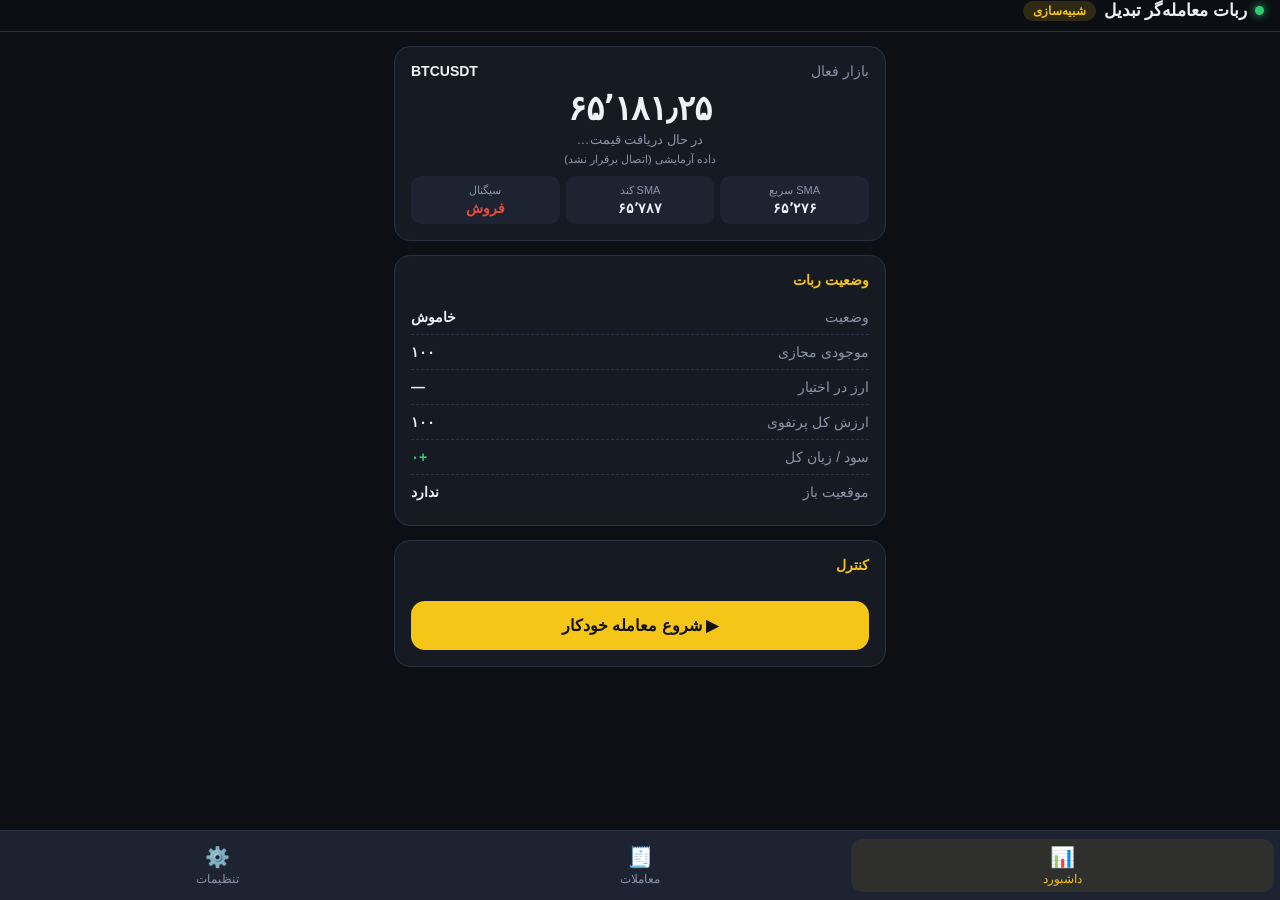
==== commit 9b22ae53: "Add files via upload" ====
--- a/index.html
+++ b/index.html
@@ -51,7 +51,6 @@
   .switch input:checked + .slider{background:var(--green)}
   .switch input:checked + .slider:before{transform:translateX(-22px)}
   .badge{display:inline-block;padding:3px 10px;border-radius:20px;font-size:11.5px;font-weight:700}
-  .b-green{background:rgba(46,204,113,.15);color:var(--green)}
   .b-red{background:rgba(231,76,60,.15);color:var(--red)}
   .b-yellow{background:rgba(245,197,24,.15);color:var(--accent)}
   .log-item{padding:10px 0;border-bottom:1px dashed var(--line);font-size:13px}
@@ -76,7 +75,6 @@
 
 <main>
 
-  <!-- ===== صفحه داشبورد ===== -->
   <section class="page active" id="pg-dash">
     <div class="card">
       <div class="row" style="border:none;padding-top:0"><span class="lbl">بازار فعال</span><span class="val" id="dSymbol">BTCUSDT</span></div>
@@ -104,14 +102,9 @@
       <h2>کنترل</h2>
       <button class="btn btn-main" id="btnStart">▶ شروع معامله خودکار</button>
       <button class="btn btn-stop" id="btnStop" style="display:none">■ توقف ربات</button>
-      <div class="note" id="liveNote" style="display:none">
-        حالت واقعی فعال است. حتی با سرویس واسط، ثبت سفارش واقعی از داخل مرورگر ممکن نمی‌شود؛
-        برای معامله واقعی با کلید API باید ربات روی سرور اجرا شود. تا آن زمان با پول مجازی تست کن.
-      </div>
     </div>
   </section>
 
-  <!-- ===== صفحه معاملات ===== -->
   <section class="page" id="pg-log">
     <div class="card">
       <h2>تاریخچه معاملات</h2>
@@ -120,16 +113,15 @@
     <button class="btn btn-ghost" id="btnReset">پاک کردن تاریخچه و ریست بودجه</button>
   </section>
 
-  <!-- ===== صفحه تنظیمات ===== -->
   <section class="page" id="pg-set">
     <div class="card">
       <h2>بازار و بودجه</h2>
       <label>بازار معامله</label>
       <select id="sSymbol">
-        <option value="BTCUSDT">بیت‌کوین تتر (BTCUSDT)</option>
-        <option value="ETHUSDT">اتریوم تتر (ETHUSDT)</option>
-        <option value="BTCIRT">بیت‌کوین تومان (BTCIRT)</option>
-        <option value="ETHIRT">اتریوم تومان (ETHIRT)</option>
+        <option value="BTCUSDT">بیت‌کوین تتر (BTCUSDT) — قیمت واقعی</option>
+        <option value="ETHUSDT">اتریوم تتر (ETHUSDT) — قیمت واقعی</option>
+        <option value="BTCIRT">بیت‌کوین تومان (فقط داده آزمایشی)</option>
+        <option value="ETHIRT">اتریوم تومان (فقط داده آزمایشی)</option>
       </select>
       <div class="grid2">
         <div><label>بودجه اولیه</label><input id="sBudget" type="number" step="any"></div>
@@ -164,8 +156,8 @@
         <span class="switch"><input type="checkbox" id="sDemo"><span class="slider"></span></span>
       </div>
       <div class="note">
-        اگر پیام «خطا در اتصال» دیدی، این گزینه را روشن کن تا ربات با قیمت‌های شبیه‌سازی‌شده
-        کامل اجرا شود و بتوانی استراتژی و تنظیمات را تست کنی.
+        برای بازارهای تتری، اگر تبدیل در دسترس نباشد قیمت واقعی از Binance گرفته می‌شود.
+        بازارهای تومانی فقط با «داده آزمایشی» کار می‌کنند.
       </div>
     </div>
 
@@ -176,9 +168,8 @@
         <span class="switch"><input type="checkbox" id="sLive"><span class="slider"></span></span>
       </div>
       <div class="warn">
-        ⚠️ ثبت سفارش واقعی از مرورگر آیفون به‌دلیل محدودیت‌های امنیتی (CORS و عدم امنیت کلید در مرورگر)
-        امکان‌پذیر نیست. برای معامله واقعی، همین منطق را با کلید API (دسترسی TRADE، بدون برداشت)
-        روی یک سرور کوچک اجرا کن.
+        ⚠️ ثبت سفارش واقعی از مرورگر آیفون به‌دلیل محدودیت‌های امنیتی امکان‌پذیر نیست.
+        برای معامله واقعی، همین منطق را با کلید API (دسترسی TRADE، بدون برداشت) روی سرور اجرا کن.
       </div>
       <button class="btn btn-main" id="btnSave">ذخیره تنظیمات</button>
     </div>
@@ -193,83 +184,109 @@
 </nav>
 
 <script>
-/* ================= وضعیت و تنظیمات ================= */
 const DEF = {symbol:"BTCUSDT", budget:100, frac:50, interval:"5m", check:60,
              fast:5, slow:20, tp:1.5, sl:1.0, live:false, demo:false};
 let S = load("tabbot_set", DEF);
 let st = load("tabbot_state", {running:false, cash:0, coin:0, pos:null, pnl:0, log:[]});
-let timer = null, lastPrice = 0, prevPrice = 0, demoBase = 0;
+let timer = null, lastPrice = 0, prevPrice = 0, demoBase = 0, srcName = "";
 
 function load(k,d){try{const v=JSON.parse(localStorage.getItem(k));return v?Object.assign({},d,v):d}catch(e){return d}}
 function save(){localStorage.setItem("tabbot_set",JSON.stringify(S));localStorage.setItem("tabbot_state",JSON.stringify(st))}
 function fa(n,d=2){return Number(n).toLocaleString("fa-IR",{maximumFractionDigits:d})}
 
-/* ================= دریافت داده (با پشتیبانی Proxy و حالت آزمایشی) ================= */
-const BASE = "https://api1.tabdeal.org";
+/* ============ منابع داده: تبدیل → Binance → آزمایشی ============ */
+const TABDEAL = "https://api1.tabdeal.org";
 const PROXIES = [
   u => u,
   u => "https://api.allorigins.win/raw?url=" + encodeURIComponent(u),
   u => "https://corsproxy.io/?url=" + encodeURIComponent(u),
 ];
-async function fetchAny(url){
+async function fetchTabdeal(url){
   for(const p of PROXIES){
     try{
-      const ctrl = new AbortController();
-      const t = setTimeout(()=>ctrl.abort(), 9000);
-      const r = await fetch(p(url), {signal:ctrl.signal});
-      clearTimeout(t);
+      const ctrl=new AbortController(); const t=setTimeout(()=>ctrl.abort(),7000);
+      const r = await fetch(p(url),{signal:ctrl.signal}); clearTimeout(t);
       if(r.ok) return await r.json();
     }catch(e){}
   }
-  throw new Error("network");
-}
+  throw new Error("tabdeal-fail");
+}
+async function fetchBinance(path){
+  const r = await fetch("https://api.binance.com"+path);
+  if(!r.ok) throw new Error("binance-fail");
+  return r.json();
+}
+
+function isUSDT(){ return S.symbol.endsWith("USDT") }
+function binSymbol(){ return S.symbol } // BTCUSDT / ETHUSDT هم‌نام هستند
 
 function demoWalk(){
   if(!demoBase) demoBase = S.symbol.includes("IRT") ? 6500000000 : 65000;
-  const drift = (Math.random()-0.48) * demoBase * 0.004;
-  demoBase = Math.max(demoBase*0.5, demoBase + drift);
+  demoBase = Math.max(demoBase*0.5, demoBase + (Math.random()-0.48)*demoBase*0.004);
   return demoBase;
 }
 function demoCloses(){
   const arr=[]; let p=demoBase||demoWalk();
-  for(let i=0;i<60;i++){ p *= 1+(Math.random()-0.5)*0.006; arr.push(p); }
+  for(let i=0;i<60;i++){ p*=1+(Math.random()-0.5)*0.006; arr.push(p); }
   return arr;
 }
 
 async function getKlines(){
-  if(S.demo) return demoCloses();
-  return fetchAny(`${BASE}/api/v1/klines?symbol=${S.symbol}&interval=${S.interval}&limit=60`)
-    .then(j=>j.map(k=>parseFloat(k[4])));
+  if(S.demo){ srcName="داده آزمایشی"; return demoCloses() }
+  // ۱) تبدیل (مستقیم یا با واسط)
+  try{
+    const j = await fetchTabdeal(`${TABDEAL}/api/v1/klines?symbol=${S.symbol}&interval=${S.interval}&limit=60`);
+    srcName = "صرافی تبدیل ✓";
+    return j.map(k=>parseFloat(k[4]));
+  }catch(e){}
+  // ۲) Binance برای بازارهای تتری (قیمت واقعی)
+  if(isUSDT()){
+    try{
+      const j = await fetchBinance(`/api/v3/klines?symbol=${binSymbol()}&interval=${S.interval}&limit=60`);
+      srcName = "Binance (قیمت واقعی) ✓";
+      return j.map(k=>parseFloat(k[4]));
+    }catch(e){}
+  }
+  // ۳) پشتیبان: داده آزمایشی
+  srcName = "داده آزمایشی (اتصال برقرار نشد)";
+  return demoCloses();
 }
 async function getPrice(){
   if(S.demo) return demoBase||demoWalk();
-  return parseFloat((await fetchAny(`${BASE}/api/v1/ticker/price?symbol=${S.symbol}`)).price);
-}
-
-/* ================= منطق استراتژی ================= */
+  try{
+    const j = await fetchTabdeal(`${TABDEAL}/api/v1/ticker/price?symbol=${S.symbol}`);
+    return parseFloat(j.price);
+  }catch(e){}
+  if(isUSDT()){
+    try{
+      const j = await fetchBinance(`/api/v3/ticker/price?symbol=${binSymbol()}`);
+      return parseFloat(j.price);
+    }catch(e){}
+  }
+  return demoWalk();
+}
+
 function sma(arr,p){const s=arr.slice(-p);return s.reduce((a,b)=>a+b,0)/s.length}
 
 async function tick(){
   try{
     const closes = await getKlines();
-    if(!S.demo) lastPrice = parseFloat((await fetchAny(`${BASE}/api/v1/ticker/price?symbol=${S.symbol}`)).price);
     prevPrice = lastPrice || closes[closes.length-1];
-    if(S.demo) lastPrice = demoWalk();
+    if(S.demo){ lastPrice = demoWalk() }
+    else { lastPrice = closes[closes.length-1] }
     const f = sma(closes,S.fast), sl_ = sma(closes,S.slow);
-    document.getElementById("dSrc").textContent = S.demo ? "داده آزمایشی (شبیه‌سازی قیمت)" : "متصل به صرافی ✓";
+    document.getElementById("dSrc").textContent = srcName;
     document.getElementById("dot").className = "dot";
     render(f, sl_);
 
     if(!st.running){return}
 
-    // مدیریت موقعیت باز
     if(st.pos){
       const p = st.pos;
       if(lastPrice >= p.buy*(1+S.tp/100)){ closePos(lastPrice,"🎯 حد سود"); return }
       if(lastPrice <= p.buy*(1-S.sl/100)){ closePos(lastPrice,"🛑 حد ضرر"); return }
       if(f < sl_){ closePos(lastPrice,"🔻 سیگنال فروش (کراس نزولی)"); return }
     }
-    // سیگنال خرید
     else if(f > sl_){
       const spend = st.cash * (S.frac/100);
       if(spend > 0){
@@ -280,10 +297,8 @@
       }
     }
   }catch(e){
-    document.getElementById("dSrc").textContent = "خطا در اتصال — دوباره تلاش می‌شود…";
+    document.getElementById("dSrc").textContent = "خطای غیرمنتظره — تلاش مجدد…";
     document.getElementById("dot").className = "dot off";
-    document.getElementById("dChg").textContent =
-      "اتصال به صرافی برقرار نشد. در تنظیمات، «داده آزمایشی» را روشن کن یا اتصال اینترنت را بررسی کن.";
   }
 }
 
@@ -304,7 +319,6 @@
   if(st.log.length>100) st.log.pop();
 }
 
-/* ================= رندر ================= */
 function render(f, sl_){
   const dp=document.getElementById("dPrice");
   dp.textContent = fa(lastPrice, lastPrice<10?6:2);
@@ -345,7 +359,6 @@
     </div>`).join("");
 }
 
-/* ================= UI ================= */
 document.querySelectorAll("nav button").forEach(b=>b.onclick=()=>{
   document.querySelectorAll("nav button").forEach(x=>x.classList.remove("active"));
   document.querySelectorAll(".page").forEach(x=>x.classList.remove("active"));
@@ -394,7 +407,6 @@
   const b=document.getElementById("modeBadge");
   b.textContent = S.live?"واقعی (آزمایشی)":(S.demo?"داده آزمایشی":"شبیه‌سازی");
   b.className = "badge "+(S.live?"b-red":"b-yellow");
-  document.getElementById("liveNote").style.display = S.live?"block":"none";
 }
 
 document.getElementById("btnStart").onclick=()=>{
@@ -416,7 +428,6 @@
   }
 };
 
-/* ================= شروع ================= */
 if(st.running){document.getElementById("btnStart").style.display="none";
   document.getElementById("btnStop").style.display="block"}
 if(st.cash===0 && !st.log.length) st.cash=S.budget;
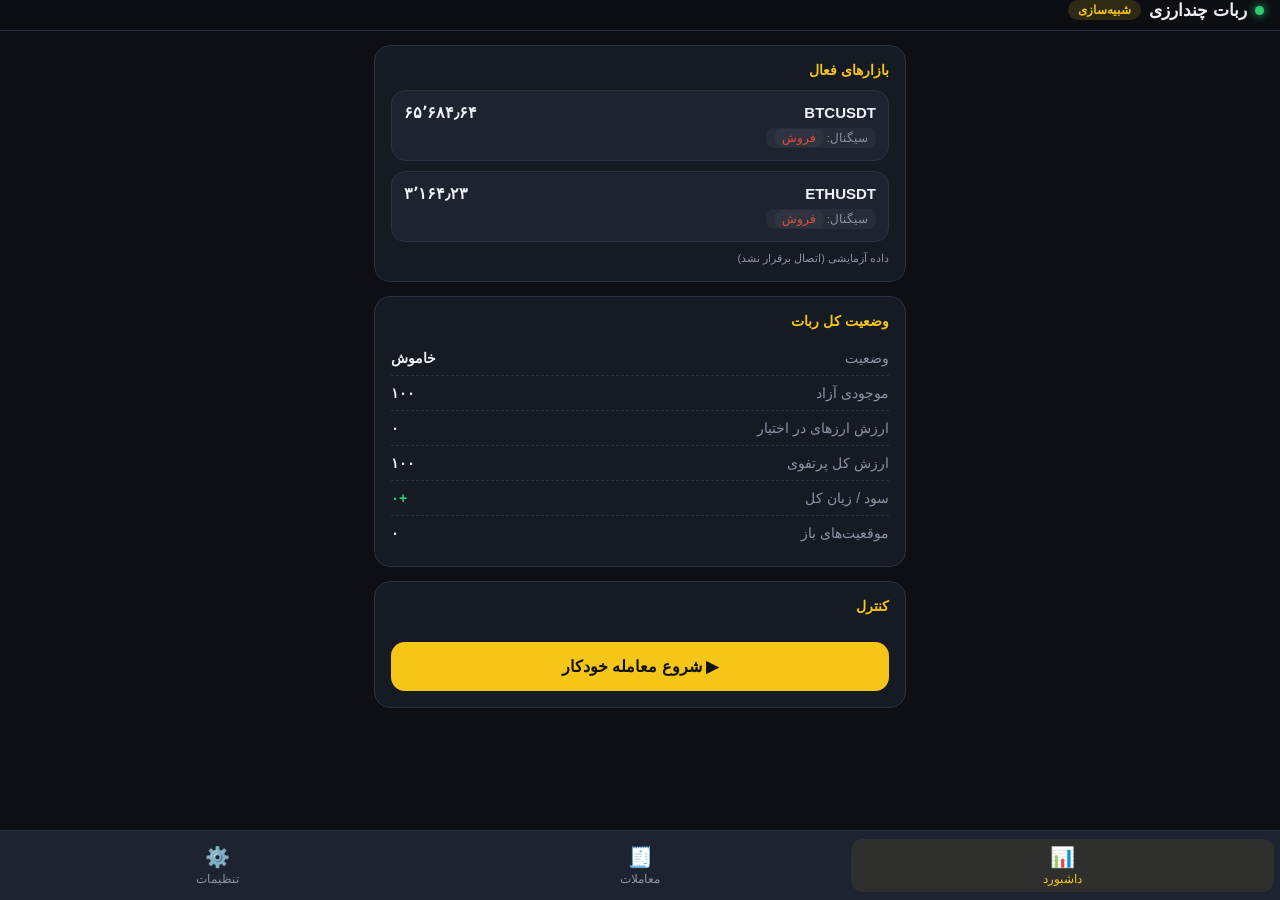
==== commit 3e434583: "Add files via upload" ====
--- a/index.html
+++ b/index.html
@@ -6,7 +6,7 @@
 <meta name="apple-mobile-web-app-capable" content="yes">
 <meta name="apple-mobile-web-app-status-bar-style" content="black-translucent">
 <meta name="apple-mobile-web-app-title" content="ربات تبدیل">
-<title>ربات معامله‌گر تبدیل</title>
+<title>ربات چندارزی تبدیل</title>
 <style>
   :root{
     --bg:#0d0f14; --card:#161a22; --card2:#1d2330; --line:#2a3142;
@@ -16,18 +16,22 @@
   body{background:var(--bg);color:var(--txt);padding-bottom:90px;-webkit-tap-highlight-color:transparent}
   header{position:sticky;top:0;background:rgba(13,15,20,.92);backdrop-filter:blur(10px);
     padding:env(safe-area-inset-top) 16px 10px;border-bottom:1px solid var(--line);z-index:10}
-  header h1{font-size:17px;display:flex;align-items:center;gap:8px}
+  header h1{font-size:16.5px;display:flex;align-items:center;gap:8px;flex-wrap:wrap}
   .dot{width:9px;height:9px;border-radius:50%;background:var(--green);box-shadow:0 0 8px var(--green)}
   .dot.off{background:var(--red);box-shadow:0 0 8px var(--red)}
-  main{padding:14px;max-width:520px;margin:0 auto}
+  main{padding:14px;max-width:560px;margin:0 auto}
   .card{background:var(--card);border:1px solid var(--line);border-radius:16px;padding:16px;margin-bottom:14px}
   .card h2{font-size:14px;color:var(--accent);margin-bottom:12px}
   .row{display:flex;justify-content:space-between;align-items:center;padding:9px 0;border-bottom:1px dashed var(--line);font-size:14px}
   .row:last-child{border-bottom:none}
   .row .lbl{color:var(--sub)}
   .row .val{font-weight:700;font-variant-numeric:tabular-nums}
-  .price{font-size:34px;font-weight:800;text-align:center;font-variant-numeric:tabular-nums;letter-spacing:-.5px}
-  .chg{text-align:center;font-size:13px;color:var(--sub);margin-top:4px}
+  .mkt{background:var(--card2);border:1px solid var(--line);border-radius:14px;padding:12px;margin-bottom:10px}
+  .mkt .top{display:flex;justify-content:space-between;align-items:center;margin-bottom:6px}
+  .mkt .sym{font-weight:800;font-size:15px}
+  .mkt .price{font-size:16px;font-weight:800;font-variant-numeric:tabular-nums}
+  .mkt .meta{display:flex;gap:6px;flex-wrap:wrap;font-size:11.5px;color:var(--sub)}
+  .mkt .meta span{background:rgba(255,255,255,.04);border-radius:8px;padding:3px 8px}
   .up{color:var(--green)} .down{color:var(--red)}
   nav{position:fixed;bottom:0;left:0;right:0;background:var(--card2);border-top:1px solid var(--line);
     display:flex;padding:8px 6px calc(8px + env(safe-area-inset-bottom));z-index:10}
@@ -62,40 +66,36 @@
     padding:12px;font-size:12.5px;color:#f5b7ae;line-height:1.9;margin-top:12px}
   .note{background:rgba(245,197,24,.08);border:1px solid rgba(245,197,24,.3);border-radius:12px;
     padding:12px;font-size:12.5px;color:#e8d48a;line-height:1.9}
-  .sma-line{display:flex;gap:6px;margin-top:10px}
-  .sma-line div{flex:1;background:var(--card2);border-radius:10px;padding:8px;text-align:center;font-size:11px;color:var(--sub)}
-  .sma-line b{display:block;font-size:14px;color:var(--txt);margin-top:3px}
   .pnl-pos{color:var(--green);font-weight:700}.pnl-neg{color:var(--red);font-weight:700}
-  .src{font-size:11px;color:var(--sub);text-align:center;margin-top:6px}
+  .src{font-size:11px;color:var(--sub);margin-top:8px}
+  .coins{display:grid;grid-template-columns:1fr 1fr;gap:8px;margin-top:8px}
+  .coin{display:flex;align-items:center;gap:8px;background:var(--card2);border:1px solid var(--line);
+    border-radius:12px;padding:11px 12px;font-size:13.5px;cursor:pointer}
+  .coin input{width:auto;accent-color:var(--accent)}
 </style>
 </head>
 <body>
 
-<header><h1><span class="dot" id="dot"></span> ربات معامله‌گر تبدیل <span id="modeBadge" class="badge b-yellow">شبیه‌سازی</span></h1></header>
+<header><h1><span class="dot" id="dot"></span> ربات چندارزی <span id="modeBadge" class="badge b-yellow">شبیه‌سازی</span></h1></header>
 
 <main>
 
+  <!-- ===== داشبورد ===== -->
   <section class="page active" id="pg-dash">
     <div class="card">
-      <div class="row" style="border:none;padding-top:0"><span class="lbl">بازار فعال</span><span class="val" id="dSymbol">BTCUSDT</span></div>
-      <div class="price" id="dPrice">—</div>
-      <div class="chg" id="dChg">در حال دریافت قیمت…</div>
+      <h2>بازارهای فعال</h2>
+      <div id="mktList"><div class="empty">در حال دریافت داده بازارها…</div></div>
       <div class="src" id="dSrc"></div>
-      <div class="sma-line">
-        <div>SMA سریع<b id="dFast">—</b></div>
-        <div>SMA کند<b id="dSlow">—</b></div>
-        <div>سیگنال<b id="dSig">—</b></div>
-      </div>
-    </div>
-
-    <div class="card">
-      <h2>وضعیت ربات</h2>
+    </div>
+
+    <div class="card">
+      <h2>وضعیت کل ربات</h2>
       <div class="row"><span class="lbl">وضعیت</span><span class="val" id="dStatus">خاموش</span></div>
-      <div class="row"><span class="lbl">موجودی مجازی</span><span class="val" id="dCash">—</span></div>
-      <div class="row"><span class="lbl">ارز در اختیار</span><span class="val" id="dCoin">—</span></div>
+      <div class="row"><span class="lbl">موجودی آزاد</span><span class="val" id="dCash">—</span></div>
+      <div class="row"><span class="lbl">ارزش ارزهای در اختیار</span><span class="val" id="dCoins">—</span></div>
       <div class="row"><span class="lbl">ارزش کل پرتفوی</span><span class="val" id="dTotal">—</span></div>
       <div class="row"><span class="lbl">سود / زیان کل</span><span class="val" id="dPnl">—</span></div>
-      <div class="row"><span class="lbl">موقعیت باز</span><span class="val" id="dPos">ندارد</span></div>
+      <div class="row"><span class="lbl">موقعیت‌های باز</span><span class="val" id="dPosCount">۰</span></div>
     </div>
 
     <div class="card">
@@ -105,27 +105,31 @@
     </div>
   </section>
 
+  <!-- ===== معاملات ===== -->
   <section class="page" id="pg-log">
     <div class="card">
-      <h2>تاریخچه معاملات</h2>
+      <h2>تاریخچه معاملات (همه بازارها)</h2>
       <div id="logList"><div class="empty">هنوز معامله‌ای ثبت نشده</div></div>
     </div>
     <button class="btn btn-ghost" id="btnReset">پاک کردن تاریخچه و ریست بودجه</button>
   </section>
 
+  <!-- ===== تنظیمات ===== -->
   <section class="page" id="pg-set">
     <div class="card">
-      <h2>بازار و بودجه</h2>
-      <label>بازار معامله</label>
-      <select id="sSymbol">
-        <option value="BTCUSDT">بیت‌کوین تتر (BTCUSDT) — قیمت واقعی</option>
-        <option value="ETHUSDT">اتریوم تتر (ETHUSDT) — قیمت واقعی</option>
-        <option value="BTCIRT">بیت‌کوین تومان (فقط داده آزمایشی)</option>
-        <option value="ETHIRT">اتریوم تومان (فقط داده آزمایشی)</option>
-      </select>
+      <h2>بازارها (هر چند تا که بخوای)</h2>
+      <div class="coins" id="coinList"></div>
+    </div>
+
+    <div class="card">
+      <h2>بودجه و حجم معامله</h2>
       <div class="grid2">
-        <div><label>بودجه اولیه</label><input id="sBudget" type="number" step="any"></div>
+        <div><label>بودجه کل (تتر)</label><input id="sBudget" type="number" step="any"></div>
         <div><label>حجم هر خرید (٪ بودجه)</label><input id="sFrac" type="number" step="any"></div>
+      </div>
+      <div class="note">
+        مثال: بودجه ۱۰۰ و حجم ۲۰٪ یعنی هر بازار در هر سیگنال ۲۰ تتر می‌خرد و
+        می‌توانی تا ۵ بازار را همزمان در اختیار داشته باشی.
       </div>
     </div>
 
@@ -140,8 +144,8 @@
         <div><label>فاصله بررسی (ثانیه)</label><input id="sCheck" type="number"></div>
       </div>
       <div class="grid2">
-        <div><label>میانگین سریع (کندل)</label><input id="sFast" type="number"></div>
-        <div><label>میانگین کند (کندل)</label><input id="sSlow" type="number"></div>
+        <div><label>میانگین سریع</label><input id="sFast" type="number"></div>
+        <div><label>میانگین کند</label><input id="sSlow" type="number"></div>
       </div>
       <div class="grid2">
         <div><label>حد سود (٪)</label><input id="sTp" type="number" step="any"></div>
@@ -152,24 +156,24 @@
     <div class="card">
       <h2>منبع داده</h2>
       <div class="row">
-        <span class="lbl">داده آزمایشی (بدون نیاز به اینترنت)</span>
+        <span class="lbl">داده آزمایشی (بدون اینترنت)</span>
         <span class="switch"><input type="checkbox" id="sDemo"><span class="slider"></span></span>
       </div>
       <div class="note">
-        برای بازارهای تتری، اگر تبدیل در دسترس نباشد قیمت واقعی از Binance گرفته می‌شود.
-        بازارهای تومانی فقط با «داده آزمایشی» کار می‌کنند.
+        قیمت‌های واقعی از Binance گرفته می‌شود (این نسخه روی بازارهای تتری کار می‌کند).
+        اگر اتصال برقرار نشد، ربات خودکار به داده آزمایشی برمی‌گردد.
       </div>
     </div>
 
     <div class="card">
       <h2>حالت اجرا</h2>
       <div class="row">
-        <span class="lbl">معامله واقعی (نیازمند کلید API روی سرور)</span>
+        <span class="lbl">معامله واقعی (نیازمند سرور و کلید API)</span>
         <span class="switch"><input type="checkbox" id="sLive"><span class="slider"></span></span>
       </div>
       <div class="warn">
-        ⚠️ ثبت سفارش واقعی از مرورگر آیفون به‌دلیل محدودیت‌های امنیتی امکان‌پذیر نیست.
-        برای معامله واقعی، همین منطق را با کلید API (دسترسی TRADE، بدون برداشت) روی سرور اجرا کن.
+        ⚠️ ثبت سفارش واقعی از مرورگر آیفون امکان‌پذیر نیست (محدودیت امنیتی CORS).
+        برای معامله واقعی، همین منطق باید با کلید API (دسترسی TRADE، بدون برداشت) روی سرور اجرا شود.
       </div>
       <button class="btn btn-main" id="btnSave">ذخیره تنظیمات</button>
     </div>
@@ -184,166 +188,146 @@
 </nav>
 
 <script>
-const DEF = {symbol:"BTCUSDT", budget:100, frac:50, interval:"5m", check:60,
+/* ================= ارزهای قابل انتخاب ================= */
+const COINS = [
+  {sym:"BTCUSDT",  name:"بیت‌کوین"},
+  {sym:"ETHUSDT",  name:"اتریوم"},
+  {sym:"SOLUSDT",  name:"سولانا"},
+  {sym:"XRPUSDT",  name:"ریپل"},
+  {sym:"BNBUSDT",  name:"بایننس‌کوین"},
+  {sym:"DOGEUSDT", name:"دوج‌کوین"},
+  {sym:"ADAUSDT",  name:"کاردانو"},
+  {sym:"TRXUSDT",  name:"ترون"},
+];
+
+const DEF = {symbols:["BTCUSDT","ETHUSDT"], budget:100, frac:25, interval:"5m", check:60,
              fast:5, slow:20, tp:1.5, sl:1.0, live:false, demo:false};
 let S = load("tabbot_set", DEF);
-let st = load("tabbot_state", {running:false, cash:0, coin:0, pos:null, pnl:0, log:[]});
-let timer = null, lastPrice = 0, prevPrice = 0, demoBase = 0, srcName = "";
+let st = load("tabbot_state", {running:false, cash:0, pnl:0, log:[], positions:{}, demoBase:{}});
+let timer=null, data={}, srcName="";
 
 function load(k,d){try{const v=JSON.parse(localStorage.getItem(k));return v?Object.assign({},d,v):d}catch(e){return d}}
 function save(){localStorage.setItem("tabbot_set",JSON.stringify(S));localStorage.setItem("tabbot_state",JSON.stringify(st))}
 function fa(n,d=2){return Number(n).toLocaleString("fa-IR",{maximumFractionDigits:d})}
 
-/* ============ منابع داده: تبدیل → Binance → آزمایشی ============ */
-const TABDEAL = "https://api1.tabdeal.org";
-const PROXIES = [
-  u => u,
-  u => "https://api.allorigins.win/raw?url=" + encodeURIComponent(u),
-  u => "https://corsproxy.io/?url=" + encodeURIComponent(u),
-];
-async function fetchTabdeal(url){
-  for(const p of PROXIES){
-    try{
-      const ctrl=new AbortController(); const t=setTimeout(()=>ctrl.abort(),7000);
-      const r = await fetch(p(url),{signal:ctrl.signal}); clearTimeout(t);
-      if(r.ok) return await r.json();
-    }catch(e){}
-  }
-  throw new Error("tabdeal-fail");
-}
+/* ================= منبع داده (Binance → آزمایشی) ================= */
 async function fetchBinance(path){
   const r = await fetch("https://api.binance.com"+path);
-  if(!r.ok) throw new Error("binance-fail");
+  if(!r.ok) throw new Error("binance");
   return r.json();
 }
-
-function isUSDT(){ return S.symbol.endsWith("USDT") }
-function binSymbol(){ return S.symbol } // BTCUSDT / ETHUSDT هم‌نام هستند
-
-function demoWalk(){
-  if(!demoBase) demoBase = S.symbol.includes("IRT") ? 6500000000 : 65000;
-  demoBase = Math.max(demoBase*0.5, demoBase + (Math.random()-0.48)*demoBase*0.004);
-  return demoBase;
-}
-function demoCloses(){
-  const arr=[]; let p=demoBase||demoWalk();
+function demoBase(sym){
+  if(!st.demoBase[sym]) st.demoBase[sym] = {BTCUSDT:65000,ETHUSDT:3200,SOLUSDT:150,XRPUSDT:0.6,BNBUSDT:600,DOGEUSDT:0.15,ADAUSDT:0.5,TRXUSDT:0.12}[sym]||100;
+  return st.demoBase[sym];
+}
+function demoKlines(sym){
+  const arr=[]; let p=demoBase(sym);
   for(let i=0;i<60;i++){ p*=1+(Math.random()-0.5)*0.006; arr.push(p); }
   return arr;
 }
-
-async function getKlines(){
-  if(S.demo){ srcName="داده آزمایشی"; return demoCloses() }
-  // ۱) تبدیل (مستقیم یا با واسط)
+function demoPrice(sym){
+  const b = st.demoBase[sym] ? st.demoBase[sym]*(1+(Math.random()-0.48)*0.004) : demoBase(sym);
+  st.demoBase[sym]=b; return b;
+}
+async function getKlines(sym){
+  if(S.demo){ srcName="داده آزمایشی"; return demoKlines(sym) }
   try{
-    const j = await fetchTabdeal(`${TABDEAL}/api/v1/klines?symbol=${S.symbol}&interval=${S.interval}&limit=60`);
-    srcName = "صرافی تبدیل ✓";
+    const j = await fetchBinance(`/api/v3/klines?symbol=${sym}&interval=${S.interval}&limit=60`);
+    srcName = "Binance (قیمت واقعی) ✓";
     return j.map(k=>parseFloat(k[4]));
-  }catch(e){}
-  // ۲) Binance برای بازارهای تتری (قیمت واقعی)
-  if(isUSDT()){
-    try{
-      const j = await fetchBinance(`/api/v3/klines?symbol=${binSymbol()}&interval=${S.interval}&limit=60`);
-      srcName = "Binance (قیمت واقعی) ✓";
-      return j.map(k=>parseFloat(k[4]));
-    }catch(e){}
+  }catch(e){ srcName="داده آزمایشی (اتصال برقرار نشد)"; return demoKlines(sym) }
+}
+async function getPrice(sym){
+  if(S.demo) return demoPrice(sym);
+  try{ return parseFloat((await fetchBinance(`/api/v3/ticker/price?symbol=${sym}`)).price) }
+  catch(e){ return demoPrice(sym) }
+}
+
+/* ================= استراتژی ================= */
+function sma(arr,p){const s=arr.slice(-p);return s.reduce((a,b)=>a+b,0)/s.length}
+
+async function tickMarket(sym){
+  const closes = await getKlines(sym);
+  const price  = closes[closes.length-1];
+  const f = sma(closes,S.fast), sl_ = sma(closes,S.slow);
+  data[sym] = {price, f, sl_};
+
+  if(!st.running) return;
+
+  const pos = st.positions[sym];
+  if(pos){
+    if(price >= pos.buy*(1+S.tp/100)) return closePos(sym, price, "🎯 حد سود");
+    if(price <= pos.buy*(1-S.sl/100)) return closePos(sym, price, "🛑 حد ضرر");
+    if(f < sl_)                       return closePos(sym, price, "🔻 سیگنال فروش (کراس نزولی)");
+  } else if(f > sl_){
+    const spend = st.cash * (S.frac/100);
+    if(spend > 0){
+      st.cash -= spend;
+      st.positions[sym] = {buy:price, qty:spend/price, t:Date.now()};
+      addLog(sym, "خرید", spend/price, spend, null, null);
+      save();
+    }
   }
-  // ۳) پشتیبان: داده آزمایشی
-  srcName = "داده آزمایشی (اتصال برقرار نشد)";
-  return demoCloses();
-}
-async function getPrice(){
-  if(S.demo) return demoBase||demoWalk();
-  try{
-    const j = await fetchTabdeal(`${TABDEAL}/api/v1/ticker/price?symbol=${S.symbol}`);
-    return parseFloat(j.price);
-  }catch(e){}
-  if(isUSDT()){
-    try{
-      const j = await fetchBinance(`/api/v3/ticker/price?symbol=${binSymbol()}`);
-      return parseFloat(j.price);
-    }catch(e){}
-  }
-  return demoWalk();
-}
-
-function sma(arr,p){const s=arr.slice(-p);return s.reduce((a,b)=>a+b,0)/s.length}
-
-async function tick(){
-  try{
-    const closes = await getKlines();
-    prevPrice = lastPrice || closes[closes.length-1];
-    if(S.demo){ lastPrice = demoWalk() }
-    else { lastPrice = closes[closes.length-1] }
-    const f = sma(closes,S.fast), sl_ = sma(closes,S.slow);
-    document.getElementById("dSrc").textContent = srcName;
-    document.getElementById("dot").className = "dot";
-    render(f, sl_);
-
-    if(!st.running){return}
-
-    if(st.pos){
-      const p = st.pos;
-      if(lastPrice >= p.buy*(1+S.tp/100)){ closePos(lastPrice,"🎯 حد سود"); return }
-      if(lastPrice <= p.buy*(1-S.sl/100)){ closePos(lastPrice,"🛑 حد ضرر"); return }
-      if(f < sl_){ closePos(lastPrice,"🔻 سیگنال فروش (کراس نزولی)"); return }
-    }
-    else if(f > sl_){
-      const spend = st.cash * (S.frac/100);
-      if(spend > 0){
-        st.cash -= spend;
-        st.pos = {buy:lastPrice, qty:spend/lastPrice, t:Date.now()};
-        addLog("خرید", spend/lastPrice, spend, null);
-        save();
-      }
-    }
-  }catch(e){
-    document.getElementById("dSrc").textContent = "خطای غیرمنتظره — تلاش مجدد…";
-    document.getElementById("dot").className = "dot off";
-  }
-}
-
-function closePos(price, reason){
-  const p = st.pos;
+}
+
+function closePos(sym, price, reason){
+  const p = st.positions[sym];
   const proceeds = p.qty*price;
   const diff = proceeds - p.qty*p.buy;
   st.pnl += diff;
   st.cash += proceeds;
-  addLog("فروش", p.qty, proceeds, diff, reason);
-  st.pos = null;
+  addLog(sym, "فروش", p.qty, proceeds, diff, reason);
+  delete st.positions[sym];
   save();
 }
 
-function addLog(side, price, amount, diff, extra){
-  st.log.unshift({side, price, amount, diff,
-    t:new Date().toLocaleString("fa-IR"), extra:extra||""});
-  if(st.log.length>100) st.log.pop();
-}
-
-function render(f, sl_){
-  const dp=document.getElementById("dPrice");
-  dp.textContent = fa(lastPrice, lastPrice<10?6:2);
-  if(prevPrice && prevPrice!==lastPrice){
-    const ch=(lastPrice-prevPrice)/prevPrice*100;
-    const e=document.getElementById("dChg");
-    e.textContent=(ch>0?"▲ ":"▼ ")+fa(Math.abs(ch),3)+"٪ آخرین تغییر";
-    e.className="chg "+(ch>0?"up":"down");
+async function tick(){
+  try{
+    const syms = S.symbols.length ? S.symbols : ["BTCUSDT"];
+    await Promise.all(syms.map(s=>tickMarket(s)));
+    document.getElementById("dot").className = "dot";
+    render();
+  }catch(e){
+    document.getElementById("dot").className = "dot off";
   }
-  document.getElementById("dFast").textContent = fa(f, lastPrice<10?6:0);
-  document.getElementById("dSlow").textContent = fa(sl_, lastPrice<10?6:0);
-  document.getElementById("dSig").innerHTML = f>sl_
-    ? '<span class="up">خرید</span>' : '<span class="down">فروش</span>';
-
-  document.getElementById("dSymbol").textContent = S.symbol;
-  const coinVal = st.coin + (st.pos? st.pos.qty*lastPrice : 0);
-  const total = st.cash + coinVal;
+}
+
+/* ================= رندر ================= */
+function render(){
+  document.getElementById("dSrc").textContent = srcName;
+  const box = document.getElementById("mktList");
+  const syms = S.symbols.length ? S.symbols : ["BTCUSDT"];
+  box.innerHTML = syms.map(sym=>{
+    const d = data[sym];
+    if(!d) return `<div class="mkt"><div class="top"><span class="sym">${sym}</span><span class="price">—</span></div></div>`;
+    const pos = st.positions[sym];
+    const sig = d.f > d.sl_ ? '<span class="up">خرید</span>' : '<span class="down">فروش</span>';
+    const pnlTxt = pos ? (()=>{
+      const diff=(d.price-pos.buy)/pos.buy*100;
+      return `<span class="${diff>=0?"pnl-pos":"pnl-neg"}">${(diff>=0?"+":"")+fa(diff,2)}٪</span>`;
+    })() : "";
+    return `<div class="mkt">
+      <div class="top"><span class="sym">${sym}</span><span class="price">${fa(d.price, d.price<10?5:2)}</span></div>
+      <div class="meta">
+        <span>سیگنال: ${sig}</span>
+        ${pos?`<span>📍 باز از ${fa(pos.buy,pos.buy<10?5:2)}</span><span>${pnlTxt}</span>`:""}
+      </div>
+    </div>`;
+  }).join("");
+
+  const coinsVal = Object.entries(st.positions).reduce((s,[sym,p])=>{
+    const pr = data[sym]?data[sym].price:p.buy;
+    return s + p.qty*pr;
+  },0);
+  const total = st.cash + coinsVal;
   document.getElementById("dCash").textContent = fa(st.cash,2);
-  document.getElementById("dCoin").textContent = st.pos? fa(st.pos.qty,6) : "—";
+  document.getElementById("dCoins").textContent = fa(coinsVal,2);
   document.getElementById("dTotal").textContent = fa(total,2);
   const pe=document.getElementById("dPnl");
   pe.textContent=(st.pnl>=0?"+":"")+fa(st.pnl,2);
   pe.className="val "+(st.pnl>=0?"pnl-pos":"pnl-neg");
-  document.getElementById("dPos").innerHTML = st.pos
-    ? `خرید در ${fa(st.pos.buy,2)}` : "ندارد";
+  const n=Object.keys(st.positions).length;
+  document.getElementById("dPosCount").textContent = fa(n,0);
   document.getElementById("dStatus").textContent = st.running?"در حال معامله خودکار":"خاموش";
 }
 
@@ -352,13 +336,20 @@
   if(!st.log.length){el.innerHTML='<div class="empty">هنوز معامله‌ای ثبت نشده</div>';return}
   el.innerHTML = st.log.map(l=>`
     <div class="log-item">
-      ${l.side==="خرید"?"🟢":"🔴"} <b>${l.side}</b> — مبلغ ${fa(l.amount,2)}
+      ${l.side==="خرید"?"🟢":"🔴"} <b>${l.sym}</b> — ${l.side} — مبلغ ${fa(l.amount,2)}
       ${l.diff!=null?` | سود/زیان <span class="${l.diff>=0?"pnl-pos":"pnl-neg"}">${(l.diff>=0?"+":"")+fa(l.diff,2)}</span>`:""}
       ${l.extra?`<br><span style="color:var(--accent)">${l.extra}</span>`:""}
       <div class="t">${l.t} — قیمت ${fa(l.price,6)}</div>
     </div>`).join("");
 }
 
+function addLog(sym, side, price, amount, diff, extra){
+  st.log.unshift({sym, side, price, amount, diff,
+    t:new Date().toLocaleString("fa-IR"), extra:extra||""});
+  if(st.log.length>150) st.log.pop();
+}
+
+/* ================= UI ================= */
 document.querySelectorAll("nav button").forEach(b=>b.onclick=()=>{
   document.querySelectorAll("nav button").forEach(x=>x.classList.remove("active"));
   document.querySelectorAll(".page").forEach(x=>x.classList.remove("active"));
@@ -367,8 +358,13 @@
   if(b.dataset.p==="pg-log") renderLog();
 });
 
+function buildCoinList(){
+  document.getElementById("coinList").innerHTML = COINS.map(c=>`
+    <label class="coin"><input type="checkbox" value="${c.sym}"
+      ${S.symbols.includes(c.sym)?"checked":""}> ${c.name} <span style="color:var(--sub);font-size:11px">${c.sym}</span></label>`).join("");
+}
+
 function loadForm(){
-  document.getElementById("sSymbol").value=S.symbol;
   document.getElementById("sBudget").value=S.budget;
   document.getElementById("sFrac").value=S.frac;
   document.getElementById("sInterval").value=S.interval;
@@ -381,12 +377,13 @@
   document.getElementById("sDemo").checked=S.demo;
 }
 document.getElementById("btnSave").onclick=()=>{
-  const wasNew = st.cash===0 && !st.pos && !st.log.length;
-  const symbolChanged = document.getElementById("sSymbol").value !== S.symbol;
+  const wasNew = st.cash===0 && !Object.keys(st.positions).length && !st.log.length;
+  const sel=[...document.querySelectorAll("#coinList input:checked")].map(i=>i.value);
+  if(!sel.length){ alert("حداقل یک بازار انتخاب کن!"); return }
   S = {
-    symbol:document.getElementById("sSymbol").value,
+    symbols:sel,
     budget:+document.getElementById("sBudget").value||100,
-    frac:+document.getElementById("sFrac").value||50,
+    frac:+document.getElementById("sFrac").value||25,
     interval:document.getElementById("sInterval").value,
     check:+document.getElementById("sCheck").value||60,
     fast:+document.getElementById("sFast").value||5,
@@ -396,9 +393,8 @@
     live:document.getElementById("sLive").checked,
     demo:document.getElementById("sDemo").checked
   };
-  if(symbolChanged) demoBase = 0;
   if(wasNew){ st.cash=S.budget; st.pnl=0; }
-  save(); applyMode(); alert("✅ تنظیمات ذخیره شد");
+  save(); applyMode(); alert("✅ تنظیمات ذخیره شد — "+sel.length+" بازار فعال شد");
   if(timer){clearInterval(timer); timer=setInterval(tick,S.check*1000)}
   tick();
 };
@@ -410,7 +406,7 @@
 }
 
 document.getElementById("btnStart").onclick=()=>{
-  if(st.cash===0 && !st.pos && !st.log.length){ st.cash=S.budget; st.pnl=0 }
+  if(st.cash===0 && !Object.keys(st.positions).length && !st.log.length){ st.cash=S.budget; st.pnl=0 }
   st.running=true; save();
   document.getElementById("btnStart").style.display="none";
   document.getElementById("btnStop").style.display="block";
@@ -423,15 +419,15 @@
 };
 document.getElementById("btnReset").onclick=()=>{
   if(confirm("همه معاملات و موجودی پاک شود؟")){
-    st={running:false,cash:S.budget,coin:0,pos:null,pnl:0,log:[]};
-    save(); renderLog(); render(0,0);
+    st={running:false,cash:S.budget,pnl:0,log:[],positions:{},demoBase:{}};
+    save(); renderLog(); render();
   }
 };
 
 if(st.running){document.getElementById("btnStart").style.display="none";
   document.getElementById("btnStop").style.display="block"}
 if(st.cash===0 && !st.log.length) st.cash=S.budget;
-loadForm(); applyMode(); renderLog();
+buildCoinList(); loadForm(); applyMode(); renderLog(); render();
 tick(); timer=setInterval(tick, S.check*1000);
 </script>
 </body>
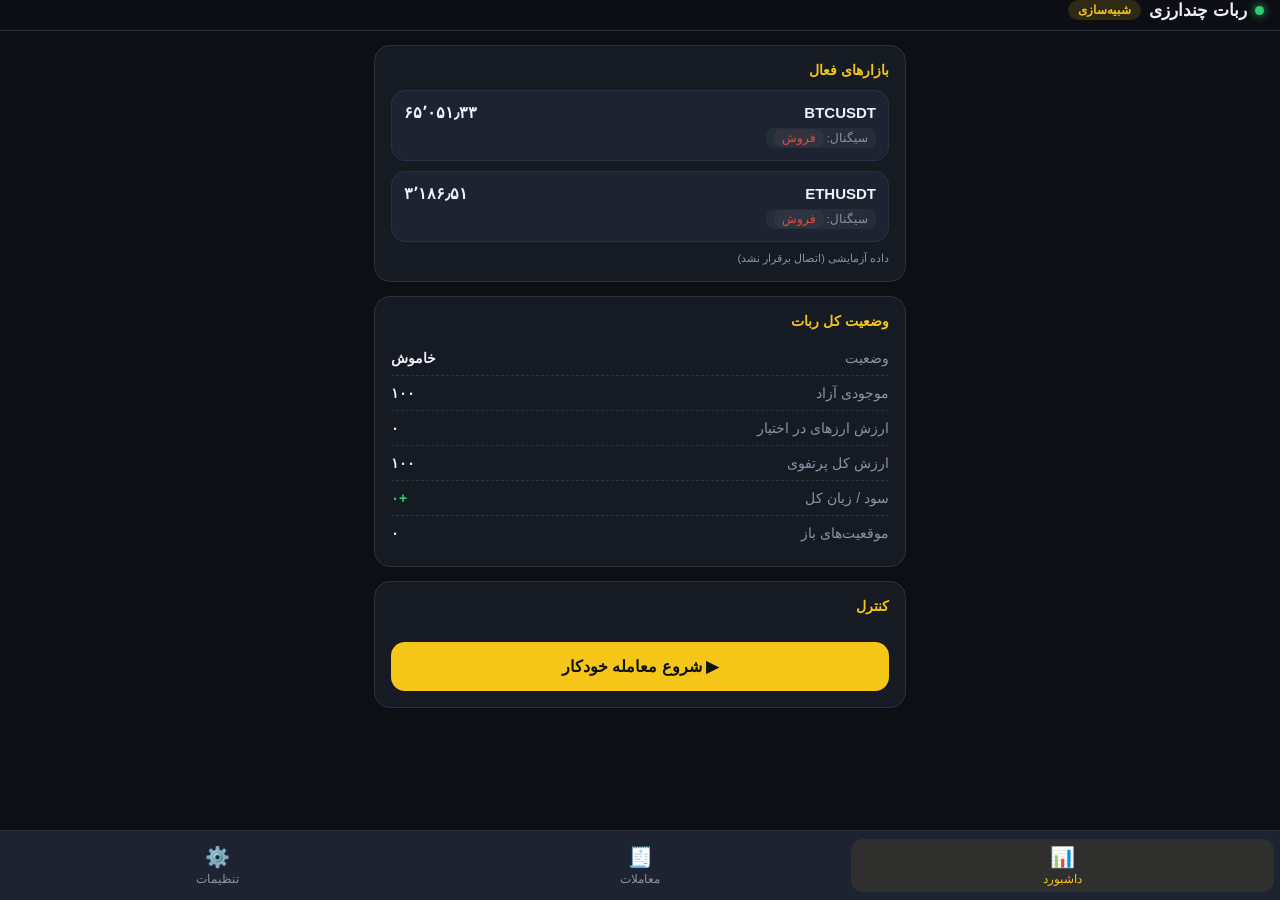
==== commit b29b8f56: "Add files via upload" ====
--- a/index.html
+++ b/index.html
@@ -80,7 +80,6 @@
 
 <main>
 
-  <!-- ===== داشبورد ===== -->
   <section class="page active" id="pg-dash">
     <div class="card">
       <h2>بازارهای فعال</h2>
@@ -105,7 +104,6 @@
     </div>
   </section>
 
-  <!-- ===== معاملات ===== -->
   <section class="page" id="pg-log">
     <div class="card">
       <h2>تاریخچه معاملات (همه بازارها)</h2>
@@ -114,7 +112,6 @@
     <button class="btn btn-ghost" id="btnReset">پاک کردن تاریخچه و ریست بودجه</button>
   </section>
 
-  <!-- ===== تنظیمات ===== -->
   <section class="page" id="pg-set">
     <div class="card">
       <h2>بازارها (هر چند تا که بخوای)</h2>
@@ -138,8 +135,8 @@
       <div class="grid2">
         <div><label>تایم‌فریم کندل</label>
           <select id="sInterval">
-            <option value="1m">۱ دقیقه</option><option value="5m" selected>۵ دقیقه</option>
-            <option value="15m">۱۵ دقیقه</option><option value="1h">۱ ساعت</option>
+            <option value="1m">۱ دقیقه (پرریسک)</option><option value="5m">۵ دقیقه</option>
+            <option value="15m" selected>۱۵ دقیقه (پیشنهادی)</option><option value="1h">۱ ساعت (آرام‌تر)</option>
           </select></div>
         <div><label>فاصله بررسی (ثانیه)</label><input id="sCheck" type="number"></div>
       </div>
@@ -150,6 +147,10 @@
       <div class="grid2">
         <div><label>حد سود (٪)</label><input id="sTp" type="number" step="any"></div>
         <div><label>حد ضرر (٪)</label><input id="sSl" type="number" step="any"></div>
+      </div>
+      <div class="note">
+        قاعده کلی: حد سود حداقل ۱.۵ برابرِ حد ضرر باشد تا در بلندمدت سودها ضررها را جبران کنند.
+        مثال پیشنهادی: حد سود ۳٪ و حد ضرر ۱.۵٪ روی تایم ۱۵ دقیقه.
       </div>
     </div>
 
@@ -160,8 +161,8 @@
         <span class="switch"><input type="checkbox" id="sDemo"><span class="slider"></span></span>
       </div>
       <div class="note">
-        قیمت‌های واقعی از Binance گرفته می‌شود (این نسخه روی بازارهای تتری کار می‌کند).
-        اگر اتصال برقرار نشد، ربات خودکار به داده آزمایشی برمی‌گردد.
+        قیمت‌های واقعی از Binance گرفته می‌شود؛ اگر مستقیم بسته بود، خودکار از سرویس واسط
+        تلاش می‌کند و در نهایت به داده آزمایشی برمی‌گردد.
       </div>
     </div>
 
@@ -188,7 +189,6 @@
 </nav>
 
 <script>
-/* ================= ارزهای قابل انتخاب ================= */
 const COINS = [
   {sym:"BTCUSDT",  name:"بیت‌کوین"},
   {sym:"ETHUSDT",  name:"اتریوم"},
@@ -200,8 +200,8 @@
   {sym:"TRXUSDT",  name:"ترون"},
 ];
 
-const DEF = {symbols:["BTCUSDT","ETHUSDT"], budget:100, frac:25, interval:"5m", check:60,
-             fast:5, slow:20, tp:1.5, sl:1.0, live:false, demo:false};
+const DEF = {symbols:["BTCUSDT","ETHUSDT"], budget:100, frac:25, interval:"15m", check:180,
+             fast:9, slow:21, tp:3, sl:1.5, live:false, demo:false};
 let S = load("tabbot_set", DEF);
 let st = load("tabbot_state", {running:false, cash:0, pnl:0, log:[], positions:{}, demoBase:{}});
 let timer=null, data={}, srcName="";
@@ -210,40 +210,54 @@
 function save(){localStorage.setItem("tabbot_set",JSON.stringify(S));localStorage.setItem("tabbot_state",JSON.stringify(st))}
 function fa(n,d=2){return Number(n).toLocaleString("fa-IR",{maximumFractionDigits:d})}
 
-/* ================= منبع داده (Binance → آزمایشی) ================= */
-async function fetchBinance(path){
-  const r = await fetch("https://api.binance.com"+path);
-  if(!r.ok) throw new Error("binance");
-  return r.json();
-}
-function demoBase(sym){
-  if(!st.demoBase[sym]) st.demoBase[sym] = {BTCUSDT:65000,ETHUSDT:3200,SOLUSDT:150,XRPUSDT:0.6,BNBUSDT:600,DOGEUSDT:0.15,ADAUSDT:0.5,TRXUSDT:0.12}[sym]||100;
-  return st.demoBase[sym];
+/* ===== اتصال با مسیرهای جایگزین (مستقیم → سرویس واسط) ===== */
+const PROXIES = [
+  u => u,
+  u => "https://api.allorigins.win/raw?url=" + encodeURIComponent(u),
+  u => "https://corsproxy.io/?url=" + encodeURIComponent(u),
+];
+async function fetchAny(url){
+  for(const p of PROXIES){
+    try{
+      const ctrl=new AbortController(); const t=setTimeout(()=>ctrl.abort(),8000);
+      const r = await fetch(p(url),{signal:ctrl.signal}); clearTimeout(t);
+      if(r.ok) return await r.json();
+    }catch(e){}
+  }
+  throw new Error("net");
+}
+const BIN = "https://api.binance.com/api/v3";
+
+function demoBaseVal(sym){
+  return {BTCUSDT:65000,ETHUSDT:3200,SOLUSDT:150,XRPUSDT:0.6,BNBUSDT:600,DOGEUSDT:0.15,ADAUSDT:0.5,TRXUSDT:0.12}[sym]||100;
 }
 function demoKlines(sym){
-  const arr=[]; let p=demoBase(sym);
-  for(let i=0;i<60;i++){ p*=1+(Math.random()-0.5)*0.006; arr.push(p); }
+  const arr=[]; let p=st.demoBase[sym]||demoBaseVal(sym);
+  for(let i=0;i<60;i++){ p*=1+(Math.random()-0.5)*0.004; arr.push(p); }
   return arr;
 }
 function demoPrice(sym){
-  const b = st.demoBase[sym] ? st.demoBase[sym]*(1+(Math.random()-0.48)*0.004) : demoBase(sym);
+  const b = st.demoBase[sym] ? st.demoBase[sym]*(1+(Math.random()-0.49)*0.002) : demoBaseVal(sym);
   st.demoBase[sym]=b; return b;
 }
 async function getKlines(sym){
   if(S.demo){ srcName="داده آزمایشی"; return demoKlines(sym) }
   try{
-    const j = await fetchBinance(`/api/v3/klines?symbol=${sym}&interval=${S.interval}&limit=60`);
+    const j = await fetchAny(`${BIN}/klines?symbol=${sym}&interval=${S.interval}&limit=60`);
     srcName = "Binance (قیمت واقعی) ✓";
     return j.map(k=>parseFloat(k[4]));
-  }catch(e){ srcName="داده آزمایشی (اتصال برقرار نشد)"; return demoKlines(sym) }
+  }catch(e){}
+  srcName = "داده آزمایشی (اتصال برقرار نشد)";
+  return demoKlines(sym);
 }
 async function getPrice(sym){
   if(S.demo) return demoPrice(sym);
-  try{ return parseFloat((await fetchBinance(`/api/v3/ticker/price?symbol=${sym}`)).price) }
-  catch(e){ return demoPrice(sym) }
-}
-
-/* ================= استراتژی ================= */
+  try{
+    const j = await fetchAny(`${BIN}/ticker/price?symbol=${sym}`);
+    return parseFloat(j.price);
+  }catch(e){ return demoPrice(sym) }
+}
+
 function sma(arr,p){const s=arr.slice(-p);return s.reduce((a,b)=>a+b,0)/s.length}
 
 async function tickMarket(sym){
@@ -292,7 +306,6 @@
   }
 }
 
-/* ================= رندر ================= */
 function render(){
   document.getElementById("dSrc").textContent = srcName;
   const box = document.getElementById("mktList");
@@ -349,7 +362,6 @@
   if(st.log.length>150) st.log.pop();
 }
 
-/* ================= UI ================= */
 document.querySelectorAll("nav button").forEach(b=>b.onclick=()=>{
   document.querySelectorAll("nav button").forEach(x=>x.classList.remove("active"));
   document.querySelectorAll(".page").forEach(x=>x.classList.remove("active"));
@@ -385,11 +397,11 @@
     budget:+document.getElementById("sBudget").value||100,
     frac:+document.getElementById("sFrac").value||25,
     interval:document.getElementById("sInterval").value,
-    check:+document.getElementById("sCheck").value||60,
-    fast:+document.getElementById("sFast").value||5,
-    slow:+document.getElementById("sSlow").value||20,
-    tp:+document.getElementById("sTp").value||1.5,
-    sl:+document.getElementById("sSl").value||1,
+    check:+document.getElementById("sCheck").value||180,
+    fast:+document.getElementById("sFast").value||9,
+    slow:+document.getElementById("sSlow").value||21,
+    tp:+document.getElementById("sTp").value||3,
+    sl:+document.getElementById("sSl").value||1.5,
     live:document.getElementById("sLive").checked,
     demo:document.getElementById("sDemo").checked
   };
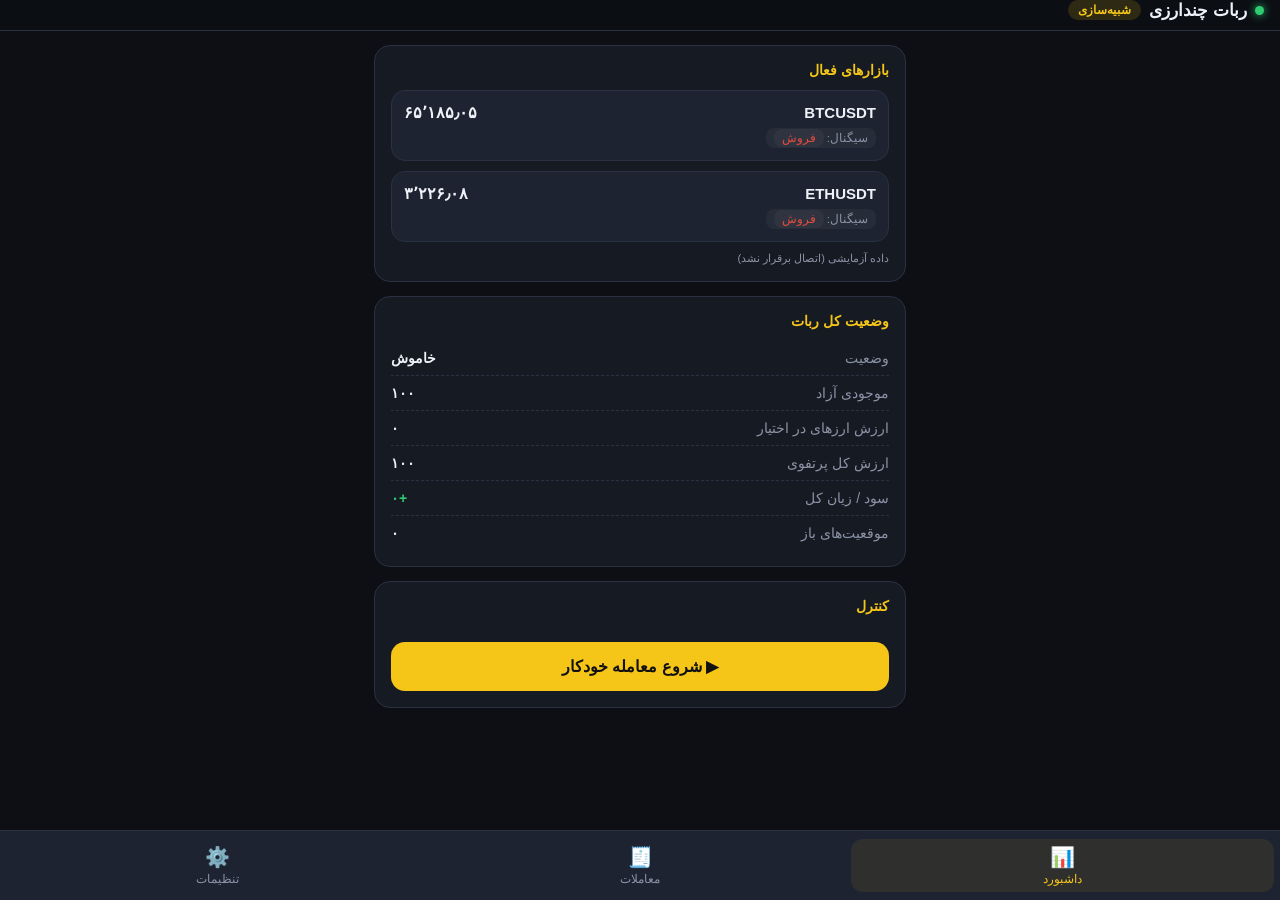
==== commit 374b56b1: "Add files via upload" ====
--- a/index.html
+++ b/index.html
@@ -1,4 +1,5 @@
 <!DOCTYPE html>
+<!-- نسخه ۳ — ربات چندارزی تبدیل -->
 <html lang="fa" dir="rtl">
 <head>
 <meta charset="UTF-8">
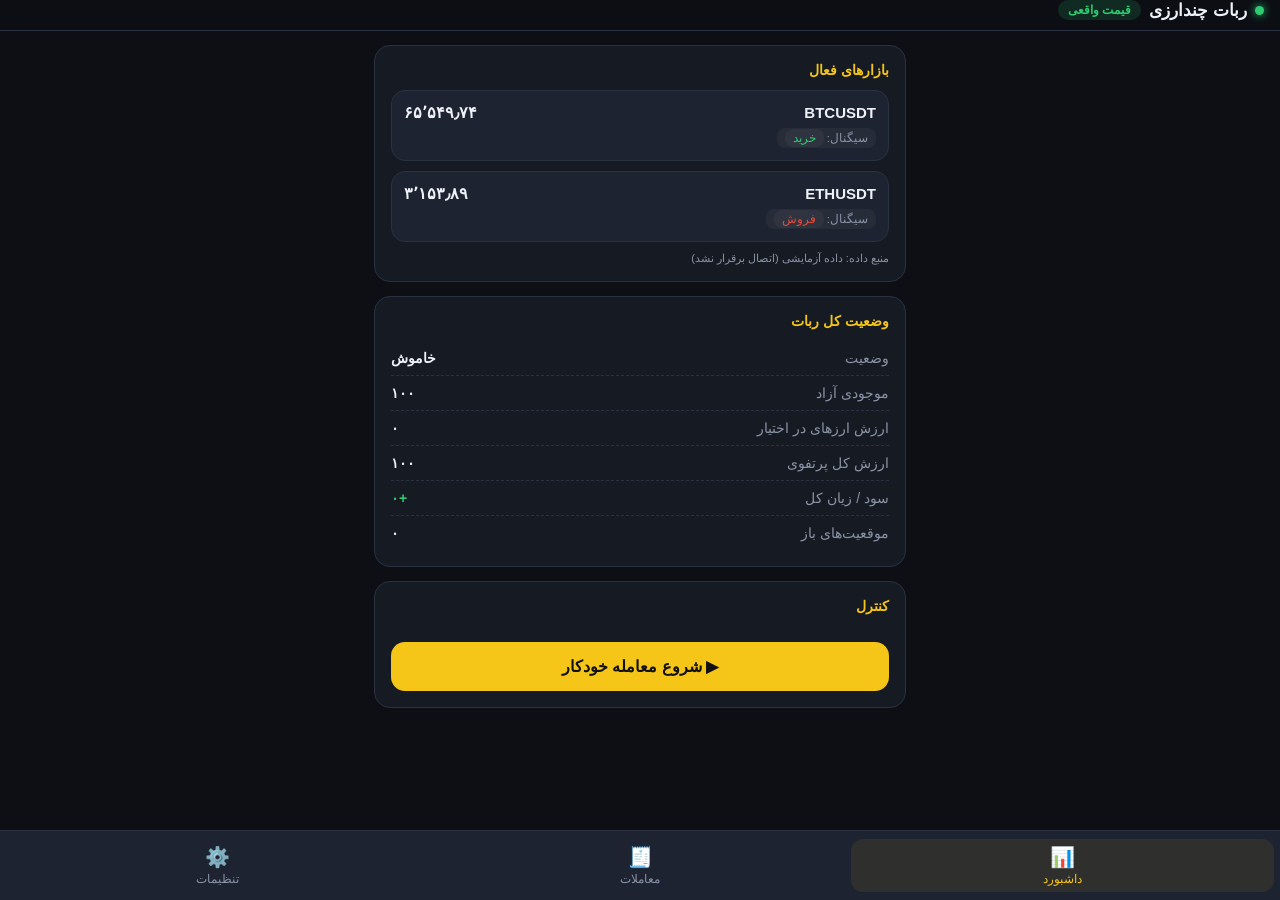
==== commit 0b5a9956: "Add files via upload" ====
--- a/index.html
+++ b/index.html
@@ -1,5 +1,5 @@
 <!DOCTYPE html>
-<!-- نسخه ۳ — ربات چندارزی تبدیل -->
+<!-- نسخه ۴ — ربات چندارزی تبدیل (چند منبع داده) -->
 <html lang="fa" dir="rtl">
 <head>
 <meta charset="UTF-8">
@@ -58,6 +58,7 @@
   .badge{display:inline-block;padding:3px 10px;border-radius:20px;font-size:11.5px;font-weight:700}
   .b-red{background:rgba(231,76,60,.15);color:var(--red)}
   .b-yellow{background:rgba(245,197,24,.15);color:var(--accent)}
+  .b-green{background:rgba(46,204,113,.15);color:var(--green)}
   .log-item{padding:10px 0;border-bottom:1px dashed var(--line);font-size:13px}
   .log-item:last-child{border:none}
   .log-item .t{color:var(--sub);font-size:11px;margin-top:3px}
@@ -162,8 +163,8 @@
         <span class="switch"><input type="checkbox" id="sDemo"><span class="slider"></span></span>
       </div>
       <div class="note">
-        قیمت‌های واقعی از Binance گرفته می‌شود؛ اگر مستقیم بسته بود، خودکار از سرویس واسط
-        تلاش می‌کند و در نهایت به داده آزمایشی برمی‌گردد.
+        منابع به‌ترتیب امتحان می‌شوند: Binance ← سرویس واسط ← KuCoin ← CryptoCompare.
+        هر کدام جواب داد، همان قیمت واقعی استفاده می‌شود؛ فقط اگر همه بسته بودند داده آزمایشی می‌آید.
       </div>
     </div>
 
@@ -198,7 +199,7 @@
   {sym:"BNBUSDT",  name:"بایننس‌کوین"},
   {sym:"DOGEUSDT", name:"دوج‌کوین"},
   {sym:"ADAUSDT",  name:"کاردانو"},
-  {sym:"TRXUSDT",  name:"ترون"},
+  {sym:"TRXUSDT",  name:"_transaksi"},
 ];
 
 const DEF = {symbols:["BTCUSDT","ETHUSDT"], budget:100, frac:25, interval:"15m", check:180,
@@ -211,24 +212,55 @@
 function save(){localStorage.setItem("tabbot_set",JSON.stringify(S));localStorage.setItem("tabbot_state",JSON.stringify(st))}
 function fa(n,d=2){return Number(n).toLocaleString("fa-IR",{maximumFractionDigits:d})}
 
-/* ===== اتصال با مسیرهای جایگزین (مستقیم → سرویس واسط) ===== */
+/* ================= لایه داده — چند منبع زنجیره‌ای ================= */
+async function tryFetch(url, ms){
+  const ctrl=new AbortController(); const t=setTimeout(()=>ctrl.abort(), ms||8000);
+  try{
+    const r = await fetch(url,{signal:ctrl.signal});
+    clearTimeout(t);
+    if(!r.ok) throw new Error("http "+r.status);
+    return await r.json();
+  }catch(e){ clearTimeout(t); throw e }
+}
+
 const PROXIES = [
-  u => u,
   u => "https://api.allorigins.win/raw?url=" + encodeURIComponent(u),
   u => "https://corsproxy.io/?url=" + encodeURIComponent(u),
 ];
-async function fetchAny(url){
-  for(const p of PROXIES){
+
+/* --- ۱) Binance (مستقیم یا با واسط) --- */
+const BIN_INT = {"1m":"1m","5m":"5m","15m":"15m","1h":"1h"};
+async function klinesBinance(sym){
+  const u = `https://api.binance.com/api/v3/klines?symbol=${sym}&interval=${BIN_INT[S.interval]}&limit=60`;
+  for(const p of [x=>x, ...PROXIES]){
     try{
-      const ctrl=new AbortController(); const t=setTimeout(()=>ctrl.abort(),8000);
-      const r = await fetch(p(url),{signal:ctrl.signal}); clearTimeout(t);
-      if(r.ok) return await r.json();
+      const j = await tryFetch(p(u), 8000);
+      if(Array.isArray(j) && j.length) return j.map(k=>parseFloat(k[4]));
     }catch(e){}
   }
-  throw new Error("net");
-}
-const BIN = "https://api.binance.com/api/v3";
-
+  throw new Error("binance fail");
+}
+
+/* --- ۲) KuCoin (معمولاً از ایران باز است) --- */
+const KUCOIN_INT = {"1m":"1min","5m":"5min","15m":"15min","1h":"1hour"};
+const kuSym = s => s.replace("USDT","-USDT");
+async function klinesKucoin(sym){
+  const u = `https://api.kucoin.com/api/v1/market/candles?type=${KUCOIN_INT[S.interval]}&symbol=${kuSym(sym)}`;
+  const j = await tryFetch(u, 8000);
+  if(j && j.data && j.data.length) return j.data.map(k=>parseFloat(k[2])).reverse();
+  throw new Error("kucoin fail");
+}
+
+/* --- ۳) CryptoCompare --- */
+const ccSym = s => s.replace("USDT","");
+async function klinesCC(sym){
+  const u = `https://min-api.cryptocompare.com/data/v2/histominute?fsym=${ccSym(sym)}&tsym=USDT&limit=60`;
+  const j = await tryFetch(u, 8000);
+  if(j && j.Data && j.Data.Data && j.Data.Data.length) return j.Data.Data.map(k=>k.close);
+  throw new Error("cc fail");
+}
+
+/* --- داده آزمایشی --- */
 function demoBaseVal(sym){
   return {BTCUSDT:65000,ETHUSDT:3200,SOLUSDT:150,XRPUSDT:0.6,BNBUSDT:600,DOGEUSDT:0.15,ADAUSDT:0.5,TRXUSDT:0.12}[sym]||100;
 }
@@ -241,22 +273,25 @@
   const b = st.demoBase[sym] ? st.demoBase[sym]*(1+(Math.random()-0.49)*0.002) : demoBaseVal(sym);
   st.demoBase[sym]=b; return b;
 }
+
+/* --- انتخاب خودکار منبع --- */
+let srcKey = "";
 async function getKlines(sym){
-  if(S.demo){ srcName="داده آزمایشی"; return demoKlines(sym) }
-  try{
-    const j = await fetchAny(`${BIN}/klines?symbol=${sym}&interval=${S.interval}&limit=60`);
-    srcName = "Binance (قیمت واقعی) ✓";
-    return j.map(k=>parseFloat(k[4]));
-  }catch(e){}
+  if(S.demo){ srcName="داده آزمایشی (دستی)"; return demoKlines(sym) }
+  const chain = [
+    ["Binance (قیمت واقعی) ✓", klinesBinance],
+    ["KuCoin (قیمت واقعی) ✓",  klinesKucoin],
+    ["CryptoCompare (قیمت واقعی) ✓", klinesCC],
+  ];
+  for(const [name, fn] of chain){
+    try{
+      const r = await fn(sym);
+      srcName = name; srcKey = name;
+      return r;
+    }catch(e){}
+  }
   srcName = "داده آزمایشی (اتصال برقرار نشد)";
   return demoKlines(sym);
-}
-async function getPrice(sym){
-  if(S.demo) return demoPrice(sym);
-  try{
-    const j = await fetchAny(`${BIN}/ticker/price?symbol=${sym}`);
-    return parseFloat(j.price);
-  }catch(e){ return demoPrice(sym) }
 }
 
 function sma(arr,p){const s=arr.slice(-p);return s.reduce((a,b)=>a+b,0)/s.length}
@@ -308,7 +343,7 @@
 }
 
 function render(){
-  document.getElementById("dSrc").textContent = srcName;
+  document.getElementById("dSrc").textContent = "منبع داده: " + srcName;
   const box = document.getElementById("mktList");
   const syms = S.symbols.length ? S.symbols : ["BTCUSDT"];
   box.innerHTML = syms.map(sym=>{
@@ -414,8 +449,9 @@
 
 function applyMode(){
   const b=document.getElementById("modeBadge");
-  b.textContent = S.live?"واقعی (آزمایشی)":(S.demo?"داده آزمایشی":"شبیه‌سازی");
-  b.className = "badge "+(S.live?"b-red":"b-yellow");
+  if(S.demo){ b.textContent="داده آزمایشی"; b.className="badge b-yellow" }
+  else if(srcName.includes("آزمایشی")){ b.textContent="شبیه‌سازی (بدون اتصال)"; b.className="badge b-red" }
+  else { b.textContent="قیمت واقعی"; b.className="badge b-green" }
 }
 
 document.getElementById("btnStart").onclick=()=>{
